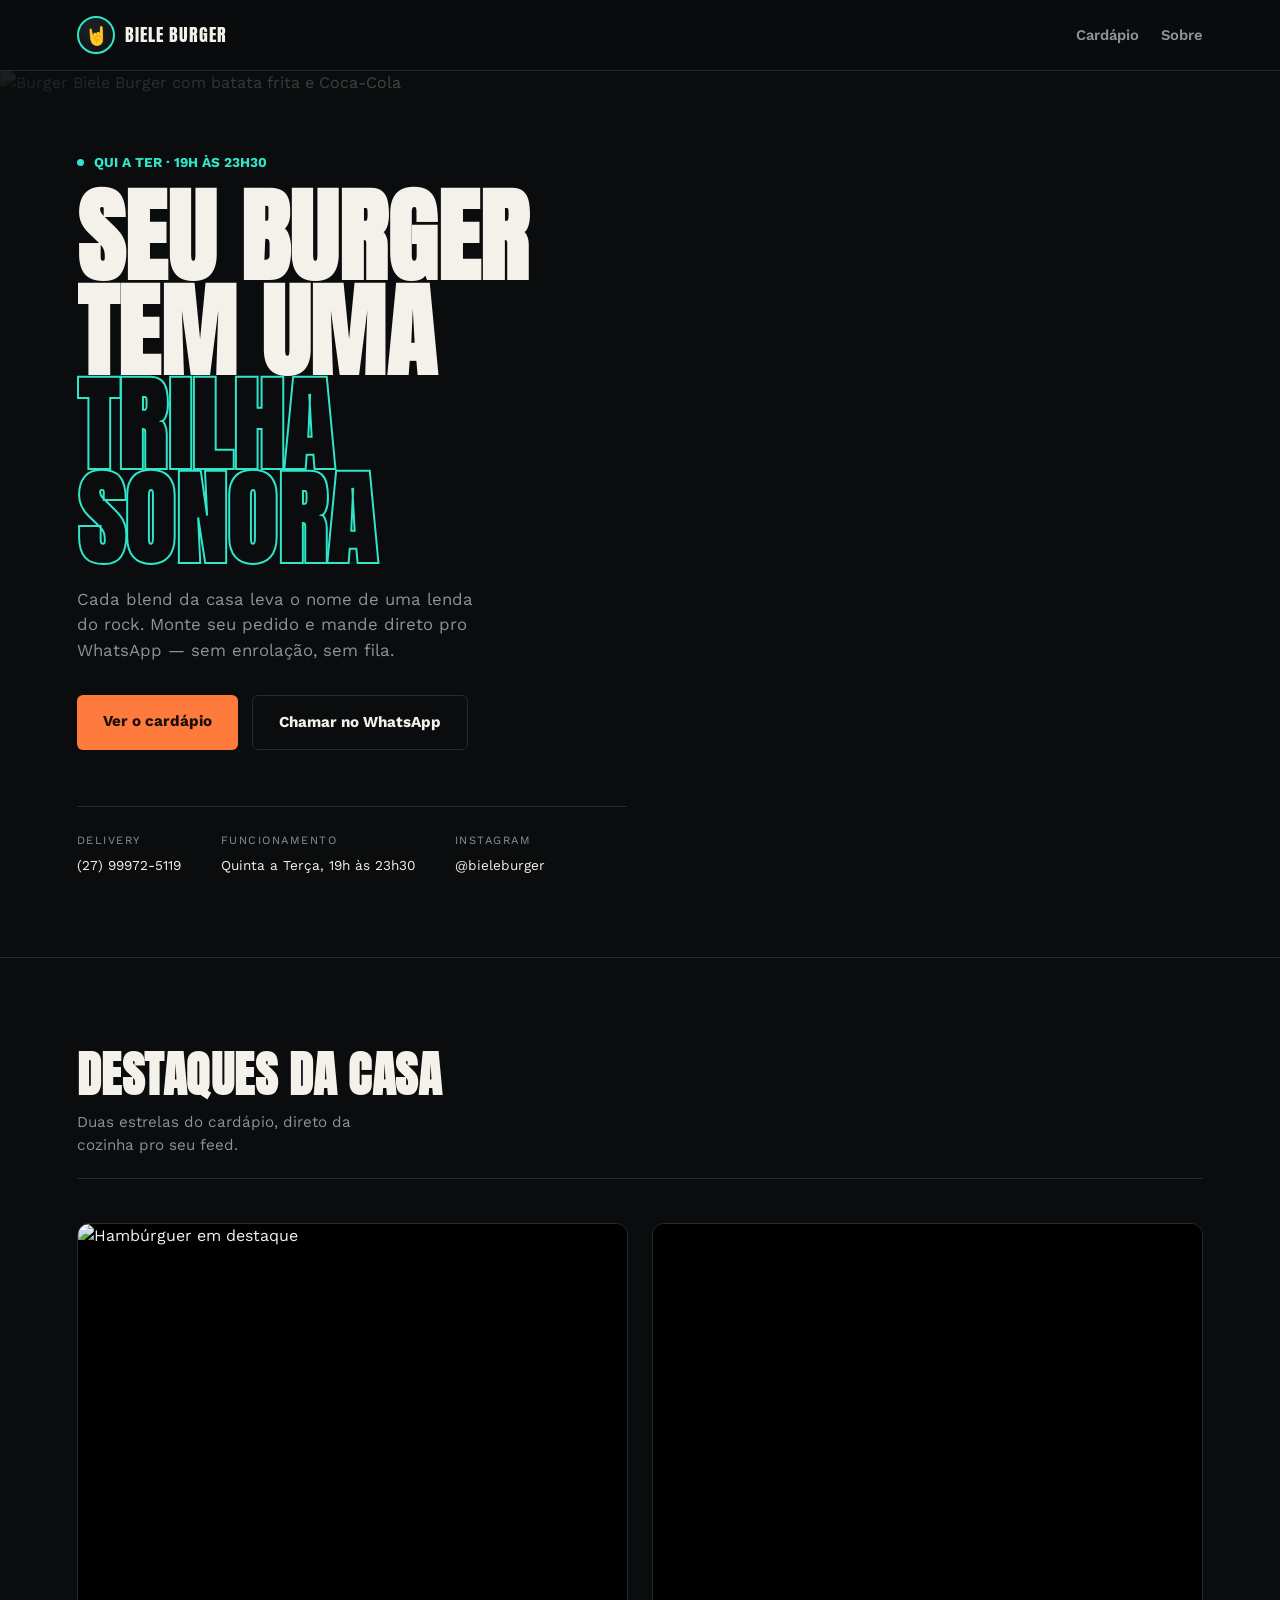
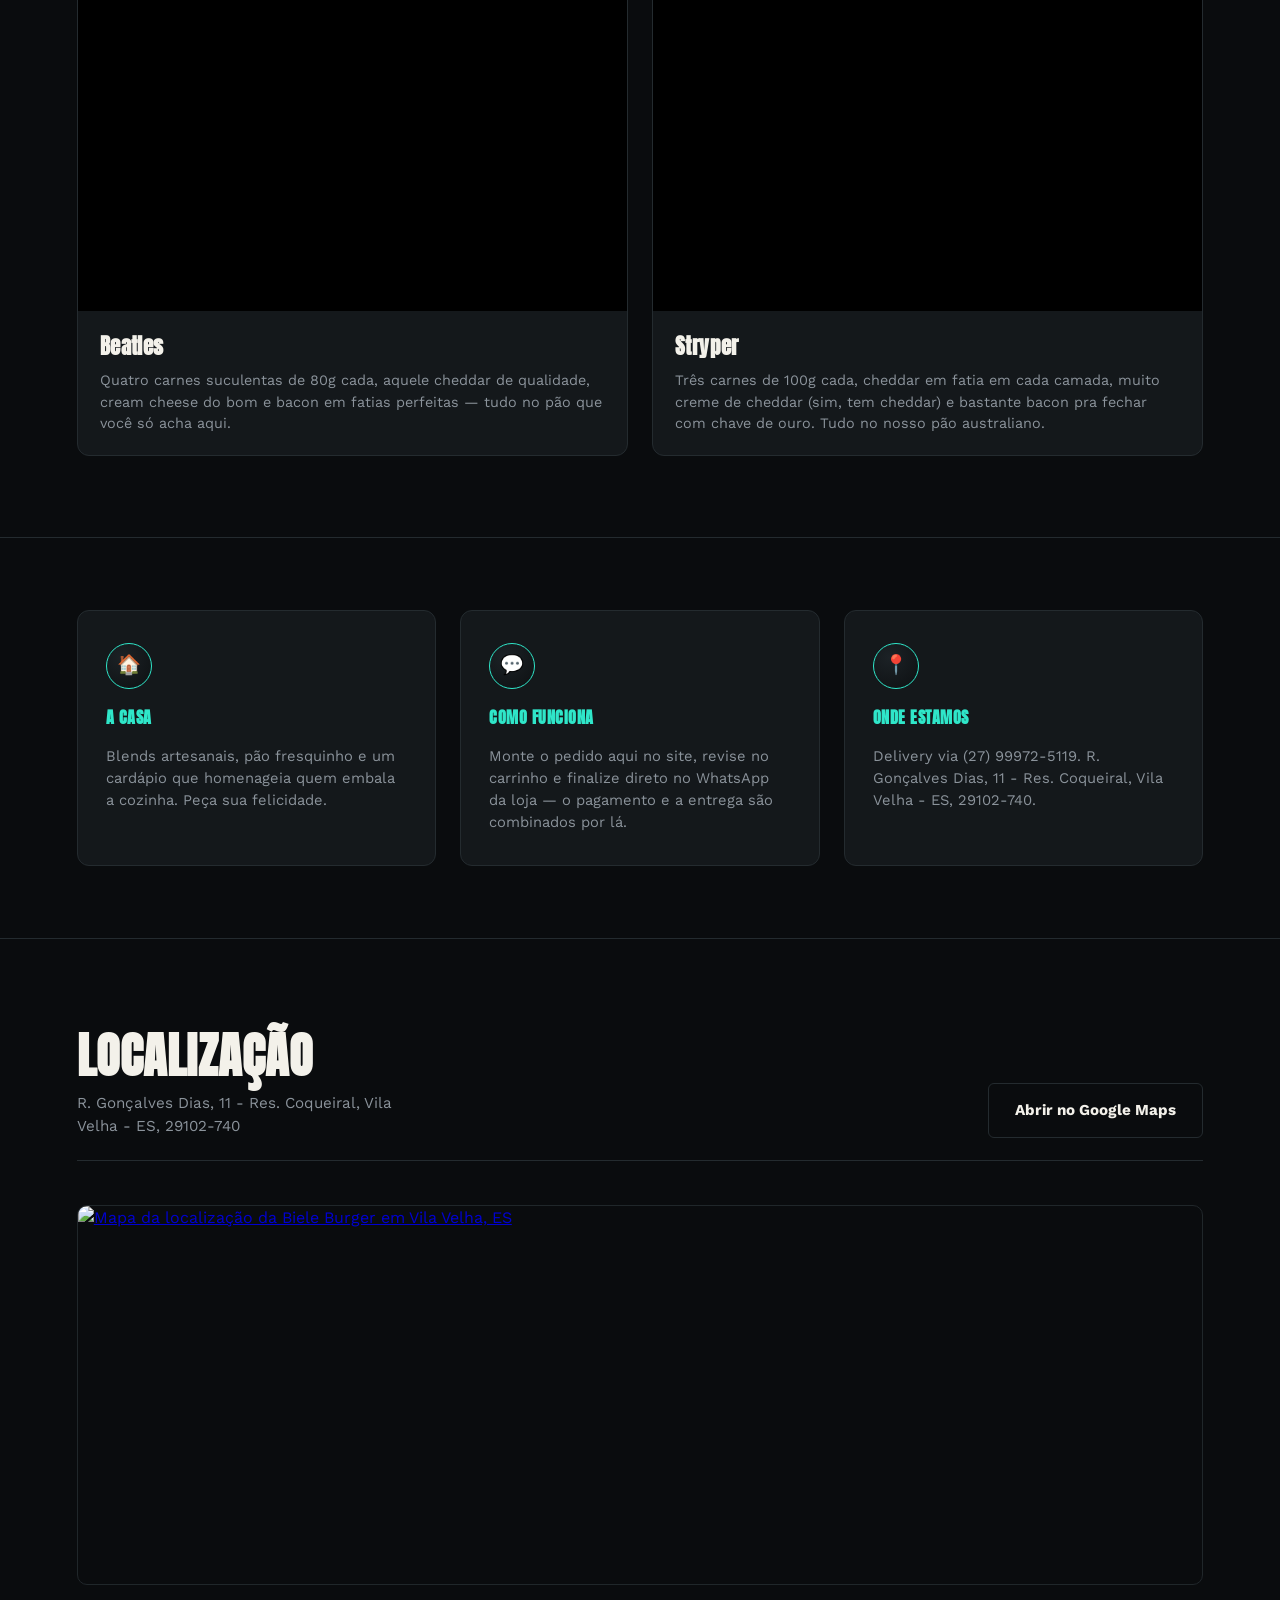
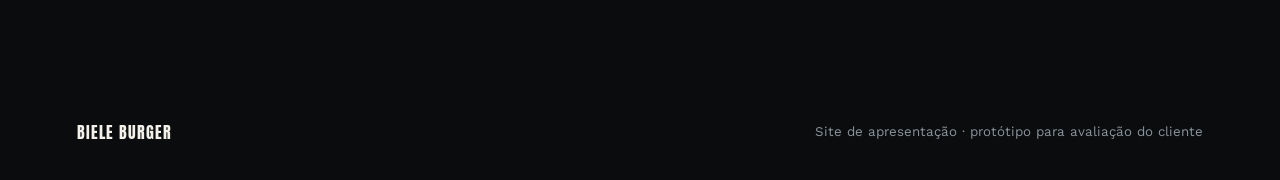
==== index.html @ df249571 "Add files via upload" ====
<!DOCTYPE html>
<html lang="pt-BR">
<head>
<meta charset="UTF-8">
<meta name="viewport" content="width=device-width, initial-scale=1.0">
<title>Biele Burger</title>
<link rel="preconnect" href="https://fonts.googleapis.com">
<link href="https://fonts.googleapis.com/css2?family=Anton&family=Work+Sans:wght@400;500;600;700&display=swap" rel="stylesheet">
<style>
  :root{
    --bg:#0a0c0e;
    --bg-panel:#14181b;
    --bg-panel-2:#1b2023;
    --teal:#2fe6c9;
    --orange:#ff7a3d;
    --text:#f3f1ea;
    --muted:#8b939b;
    --line:#242b2f;
  }
  *{box-sizing:border-box;}
  html{scroll-behavior:smooth;}
  body{
    margin:0;
    background:var(--bg);
    color:var(--text);
    font-family:'Work Sans', sans-serif;
    line-height:1.5;
    -webkit-font-smoothing:antialiased;
  }
  .display{font-family:'Anton', sans-serif; letter-spacing:.5px;}

  /* ---------- top bar ---------- */
  .topbar{
    position:sticky; top:0; z-index:40;
    display:flex; align-items:center; justify-content:space-between;
    padding:16px 6vw;
    background:rgba(10,12,14,.85);
    backdrop-filter:blur(10px);
    border-bottom:1px solid var(--line);
  }
  .brand{display:flex; align-items:center; gap:10px;}
  .brand-mark{
    width:38px; height:38px; border-radius:50%;
    background:radial-gradient(circle at 35% 30%, #1c2226, #0d1012);
    border:2px solid var(--teal);
    display:flex; align-items:center; justify-content:center;
    color:var(--teal); font-size:18px;
  }
  .brand-name{font-family:'Anton'; font-size:1.15rem; letter-spacing:1px;}
  .topbar nav{display:flex; align-items:center; gap:22px;}
  .topbar nav a{color:var(--muted); text-decoration:none; font-size:.92rem; font-weight:600;}
  .topbar nav a:hover{color:var(--text);}
  /* ---------- hero ---------- */
  .hero{
    position:relative;
    overflow:hidden;
    border-bottom:1px solid var(--line);
    min-height:88vh;
    display:flex;
    align-items:center;
    padding:9vh 6vw;
  }
  .hero-bg{
    position:absolute; inset:0;
    z-index:0;
    overflow:hidden;
    background:var(--bg);
  }
  .hero-bg-fg{
    width:100%; height:100%;
    object-fit:cover;
    object-position:center;
    display:block;
  }
  .hero-bg::after{
    content:"";
    position:absolute; inset:0;
    background:
      linear-gradient(100deg, rgba(10,12,14,.92) 0%, rgba(10,12,14,.72) 32%, rgba(10,12,14,.28) 58%, rgba(10,12,14,.08) 100%),
      linear-gradient(0deg, rgba(10,12,14,.85) 0%, rgba(10,12,14,0) 30%);
  }
  .hero-content{position:relative; z-index:1; max-width:640px;}

  .hero-eyebrow{
    color:var(--teal); font-weight:700; font-size:.85rem;
    display:flex; align-items:center; gap:10px; margin-bottom:18px;
  }
  .hero-eyebrow .dot{width:7px;height:7px;border-radius:50%;background:var(--teal);}
  .hero h1{
    font-size:clamp(3rem, 8vw, 6.4rem);
    line-height:.92;
    margin:0 0 20px;
    max-width:11ch;
  }
  .hero h1 .stroke{-webkit-text-stroke:2px var(--teal); color:transparent;}
  .hero p.sub{
    max-width:40ch; color:var(--muted); font-size:1.05rem; margin:0 0 32px;
  }
  .hero-cta{display:flex; gap:14px; flex-wrap:wrap;}
  .btn-primary{
    background:var(--orange); color:#1a0e06; border:none;
    padding:15px 26px; border-radius:6px; font-weight:700;
    font-size:.95rem; cursor:pointer; text-decoration:none; display:inline-block;
  }
  .btn-ghost{
    border:1.5px solid var(--line); color:var(--text); background:transparent;
    padding:15px 26px; border-radius:6px; font-weight:700; font-size:.95rem;
    cursor:pointer; text-decoration:none; display:inline-block;
  }
  .hero-meta{
    margin-top:56px; display:flex; gap:40px; flex-wrap:wrap;
    border-top:1px solid var(--line); padding-top:26px;
  }
  .hero-meta div{font-size:.85rem;}
  .hero-meta .label{color:var(--muted); text-transform:uppercase; letter-spacing:1.5px; font-size:.7rem; margin-bottom:6px;}

  /* ---------- lineup / menu ---------- */
  .section{padding:9vh 6vw;}
  .section-head{
    display:flex; align-items:flex-end; justify-content:space-between;
    gap:20px; margin-bottom:44px; flex-wrap:wrap;
    border-bottom:1px solid var(--line); padding-bottom:22px;
  }
  .section-head h2{font-size:clamp(2rem,4vw,3rem); margin:0;}
  .section-head p{color:var(--muted); margin:0; max-width:36ch; font-size:.95rem;}


  /* ---------- destaques (foto + vídeo) ---------- */
  .feature-grid{
    display:grid; grid-template-columns:1fr 1fr; gap:24px;
  }
  .feature-card{
    background:var(--bg-panel); border:1px solid var(--line); border-radius:12px;
    overflow:hidden;
  }
  .feature-media{aspect-ratio:4/5; overflow:hidden; background:#000;}
  .feature-media img, .feature-media video{
    width:100%; height:100%; object-fit:cover; display:block;
  }
  .feature-caption{padding:20px 22px;}
  .feature-caption h3{
    font-family:'Anton'; font-size:1.3rem; margin:0 0 8px; letter-spacing:.4px;
  }
  .feature-caption p{margin:0; color:var(--muted); font-size:.9rem;}
  @media (max-width:720px){
    .feature-grid{grid-template-columns:1fr;}
  }

  /* ---------- about / info strip ---------- */
  .strip{
    background:var(--bg); border-top:1px solid var(--line); border-bottom:1px solid var(--line);
    padding:8vh 6vw; display:grid; grid-template-columns:repeat(3,1fr); gap:24px;
  }
  .strip-card{
    background:var(--bg-panel); border:1px solid var(--line); border-radius:12px;
    padding:32px 28px; display:flex; flex-direction:column; gap:16px;
    transition:border-color .15s ease, transform .15s ease;
  }
  .strip-card:hover{border-color:#3a444a; transform:translateY(-3px);}
  .strip-icon{
    width:46px; height:46px; border-radius:50%;
    background:radial-gradient(circle at 35% 30%, #1c2226, #0d1012);
    border:1.5px solid var(--teal);
    display:flex; align-items:center; justify-content:center;
    font-size:1.2rem;
  }
  .strip h4{font-family:'Anton'; font-size:1rem; color:var(--teal); margin:0; letter-spacing:.5px;}
  .strip p{margin:0; color:var(--muted); font-size:.92rem;}

  /* ---------- footer ---------- */
  footer{padding:6vh 6vw 4vh; display:flex; justify-content:space-between; align-items:center; flex-wrap:wrap; gap:16px;}
  .map-frame{
    display:block; width:100%; height:380px; border-radius:10px; overflow:hidden;
    border:1px solid var(--line); filter:grayscale(.15) contrast(1.05);
    transition:filter .15s ease, border-color .15s ease;
  }
  .map-frame:hover{filter:grayscale(0) contrast(1.05); border-color:var(--teal);}
  .map-frame img{width:100%; height:100%; object-fit:cover; display:block;}
  footer .brand-name{font-size:1rem;}
  footer small{color:var(--muted);}

  @media (max-width:900px){
    .hero{ padding:8vh 6vw; min-height:70vh; }
  }
  @media (max-width:720px){
    .strip{grid-template-columns:1fr;}

    /* hero becomes a stacked banner + text on mobile, instead of text-over-image */
    .hero{
      flex-direction:column; align-items:stretch;
      min-height:0; padding:0 0 6vh;
    }
    .hero-bg{
      position:relative; inset:auto;
      width:100%; aspect-ratio:1881/1058;
    }
    .hero-bg::after{
      background:linear-gradient(0deg, var(--bg) 0%, rgba(10,12,14,.4) 45%, rgba(10,12,14,0) 75%);
    }
    .hero-content{
      padding:4vh 6vw 0; max-width:none;
    }
    .hero-meta{margin-top:36px;}
  }
</style>
</head>
<body>

<div class="topbar">
  <div class="brand">
    <div class="brand-mark">🤘</div>
    <div class="brand-name display">BIELE BURGER</div>
  </div>
  <nav>
    <a href="cardapio.html">Cardápio</a>
    <a href="#sobre">Sobre</a>
  </nav>
</div>

<section class="hero">
  <div class="hero-bg">
    <img class="hero-bg-fg" src="assets/img/hero-bg-refri-wide.png" alt="Burger Biele Burger com batata frita e Coca-Cola">
  </div>
  <div class="hero-content">
    <div class="hero-eyebrow"><span class="dot"></span>QUI A TER · 19H ÀS 23H30</div>
    <h1 class="display">SEU BURGER<br>TEM UMA<br><span class="stroke">TRILHA SONORA</span></h1>
    <p class="sub">Cada blend da casa leva o nome de uma lenda do rock. Monte seu pedido e mande direto pro WhatsApp — sem enrolação, sem fila.</p>
    <div class="hero-cta">
      <a href="cardapio.html" class="btn-primary">Ver o cardápio</a>
      <a href="https://wa.me/5527999725119" target="_blank" rel="noopener noreferrer" class="btn-ghost">Chamar no WhatsApp</a>
    </div>
    <div class="hero-meta">
      <div><div class="label">Delivery</div>(27) 99972-5119</div>
      <div><div class="label">Funcionamento</div>Quinta a Terça, 19h às 23h30</div>
      <div><div class="label">Instagram</div>@bieleburger</div>
    </div>
  </div>
</section>

<section class="section" id="destaques">
  <div class="section-head">
    <div>
      <h2 class="display">DESTAQUES DA CASA</h2>
      <p>Duas estrelas do cardápio, direto da cozinha pro seu feed.</p>
    </div>
  </div>
  <div class="feature-grid">
    <div class="feature-card">
      <div class="feature-media">
        <img src="assets/img/Burgue.png" alt="Hambúrguer em destaque">
      </div>
      <div class="feature-caption">
        <h3>Beatles</h3>
        <p>Quatro carnes suculentas de 80g cada, aquele cheddar de qualidade, cream cheese do bom e bacon em fatias perfeitas — tudo no pão que você só acha aqui.</p>
      </div>
    </div>
    <div class="feature-card">
      <div class="feature-media">
        <video id="stryperVideo" src="assets/img/Video-noaudio.mp4" poster="assets/img/video-poster.jpg" autoplay muted loop playsinline preload="auto"></video>
      </div>
      <div class="feature-caption">
        <h3>Stryper</h3>
        <p>Três carnes de 100g cada, cheddar em fatia em cada camada, muito creme de cheddar (sim, tem cheddar) e bastante bacon pra fechar com chave de ouro. Tudo no nosso pão australiano.</p>
      </div>
    </div>
  </div>
</section>

<section class="strip" id="sobre">
  <div class="strip-card">
    <div class="strip-icon">🏠</div>
    <h4>A CASA</h4>
    <p>Blends artesanais, pão fresquinho e um cardápio que homenageia quem embala a cozinha. Peça sua felicidade.</p>
  </div>
  <div class="strip-card">
    <div class="strip-icon">💬</div>
    <h4>COMO FUNCIONA</h4>
    <p>Monte o pedido aqui no site, revise no carrinho e finalize direto no WhatsApp da loja — o pagamento e a entrega são combinados por lá.</p>
  </div>
  <div class="strip-card">
    <div class="strip-icon">📍</div>
    <h4>ONDE ESTAMOS</h4>
    <p>Delivery via (27) 99972-5119. R. Gonçalves Dias, 11 - Res. Coqueiral, Vila Velha - ES, 29102-740.</p>
  </div>
</section>

<section class="section" id="localizacao">
  <div class="section-head">
    <div>
      <h2 class="display">LOCALIZAÇÃO</h2>
      <p>R. Gonçalves Dias, 11 - Res. Coqueiral, Vila Velha - ES, 29102-740</p>
    </div>
    <a class="btn-ghost" href="https://www.google.com/maps/search/?api=1&query=R.+Gon%C3%A7alves+Dias%2C+11+-+Res.+Coqueiral%2C+Vila+Velha+-+ES%2C+29102-740" target="_blank" rel="noopener">Abrir no Google Maps</a>
  </div>
  <a class="map-frame" href="https://www.google.com/maps/search/?api=1&query=R.+Gon%C3%A7alves+Dias%2C+11+-+Res.+Coqueiral%2C+Vila+Velha+-+ES%2C+29102-740" target="_blank" rel="noopener">
    <img src="assets/img/map-location.png" alt="Mapa da localização da Biele Burger em Vila Velha, ES" loading="lazy">
  </a>
</section>

<footer>
  <div class="brand-name display">BIELE BURGER</div>
  <small>Site de apresentação · protótipo para avaliação do cliente</small>
</footer>

<script>
  // alguns navegadores (principalmente dentro de páginas incorporadas) bloqueiam
  // autoplay mesmo em vídeo mudo — se isso acontecer, tenta de novo no primeiro toque
  const stryperVideo = document.getElementById("stryperVideo");
  if (stryperVideo) {
    const tryPlay = () => stryperVideo.play().catch(() => {});
    tryPlay();
    document.addEventListener("touchstart", tryPlay, { once: true, passive: true });
    document.addEventListener("click", tryPlay, { once: true });
  }
</script>

</body>
</html>
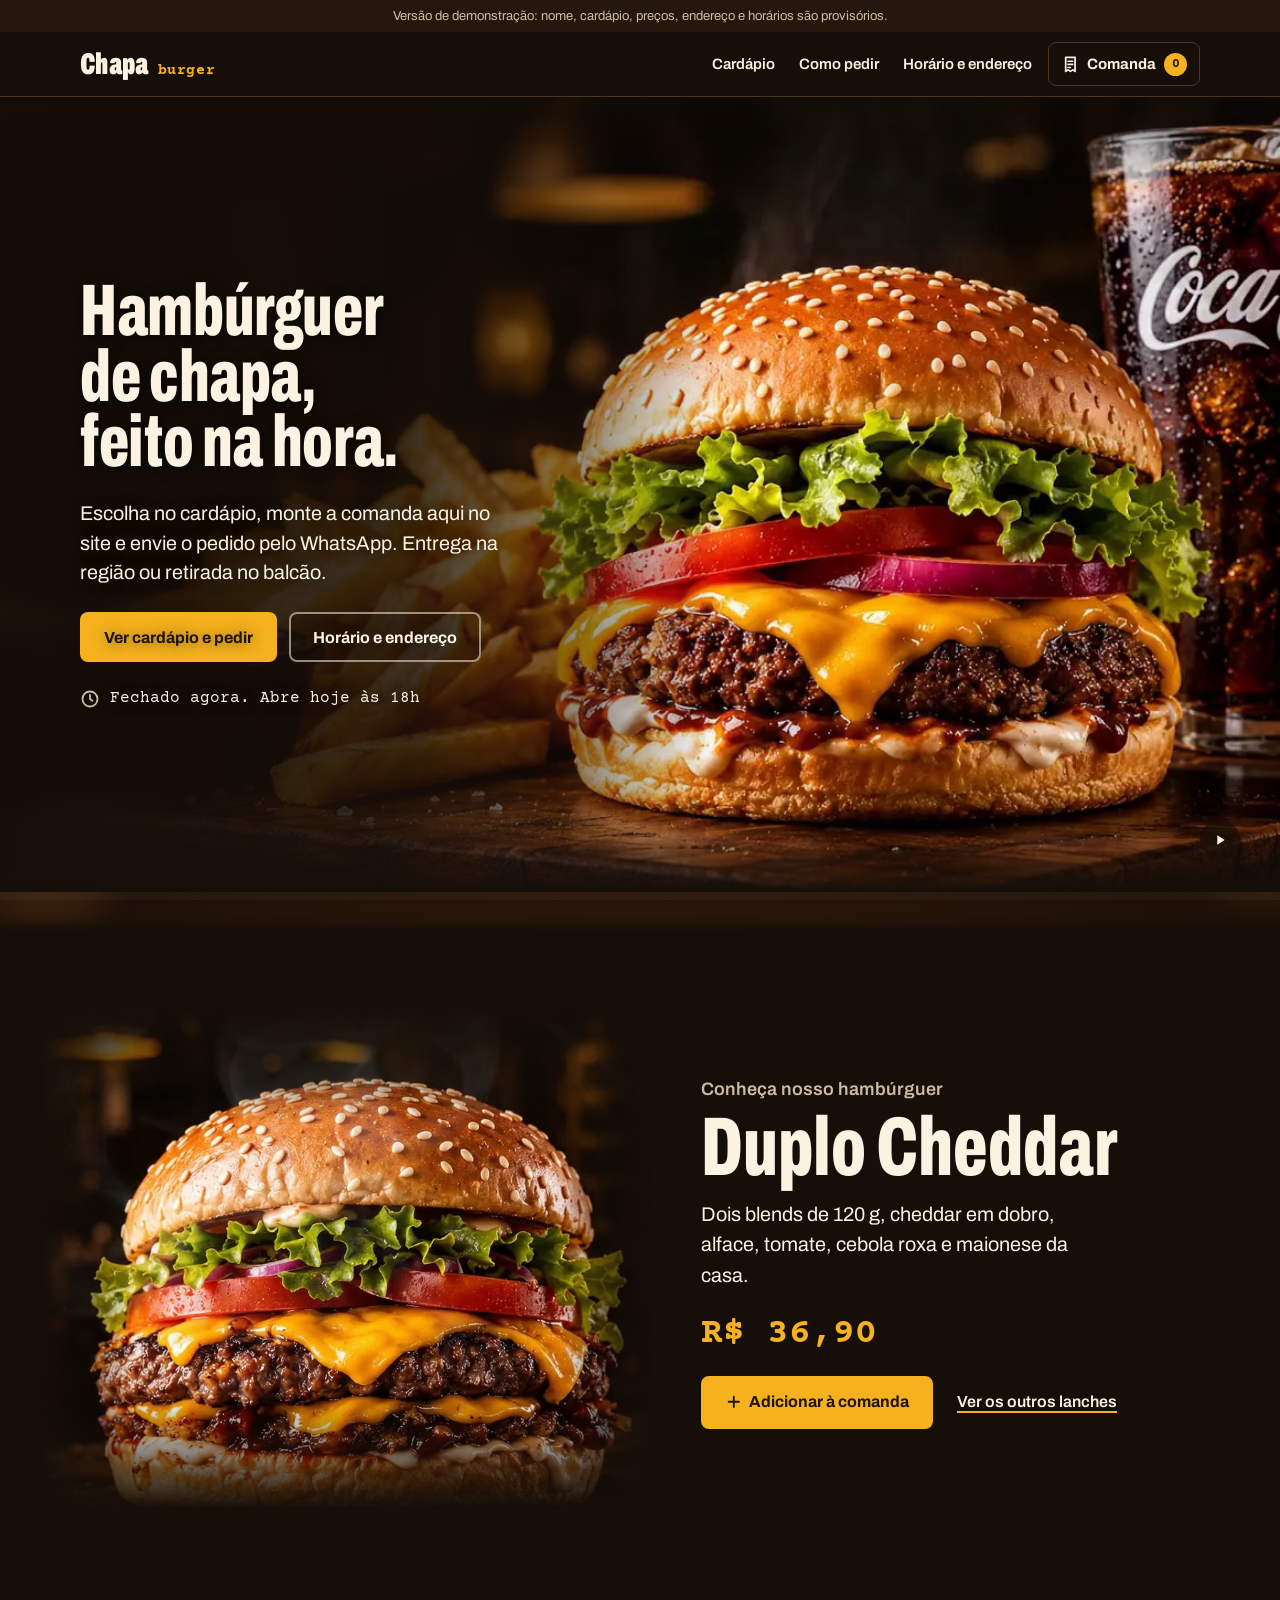
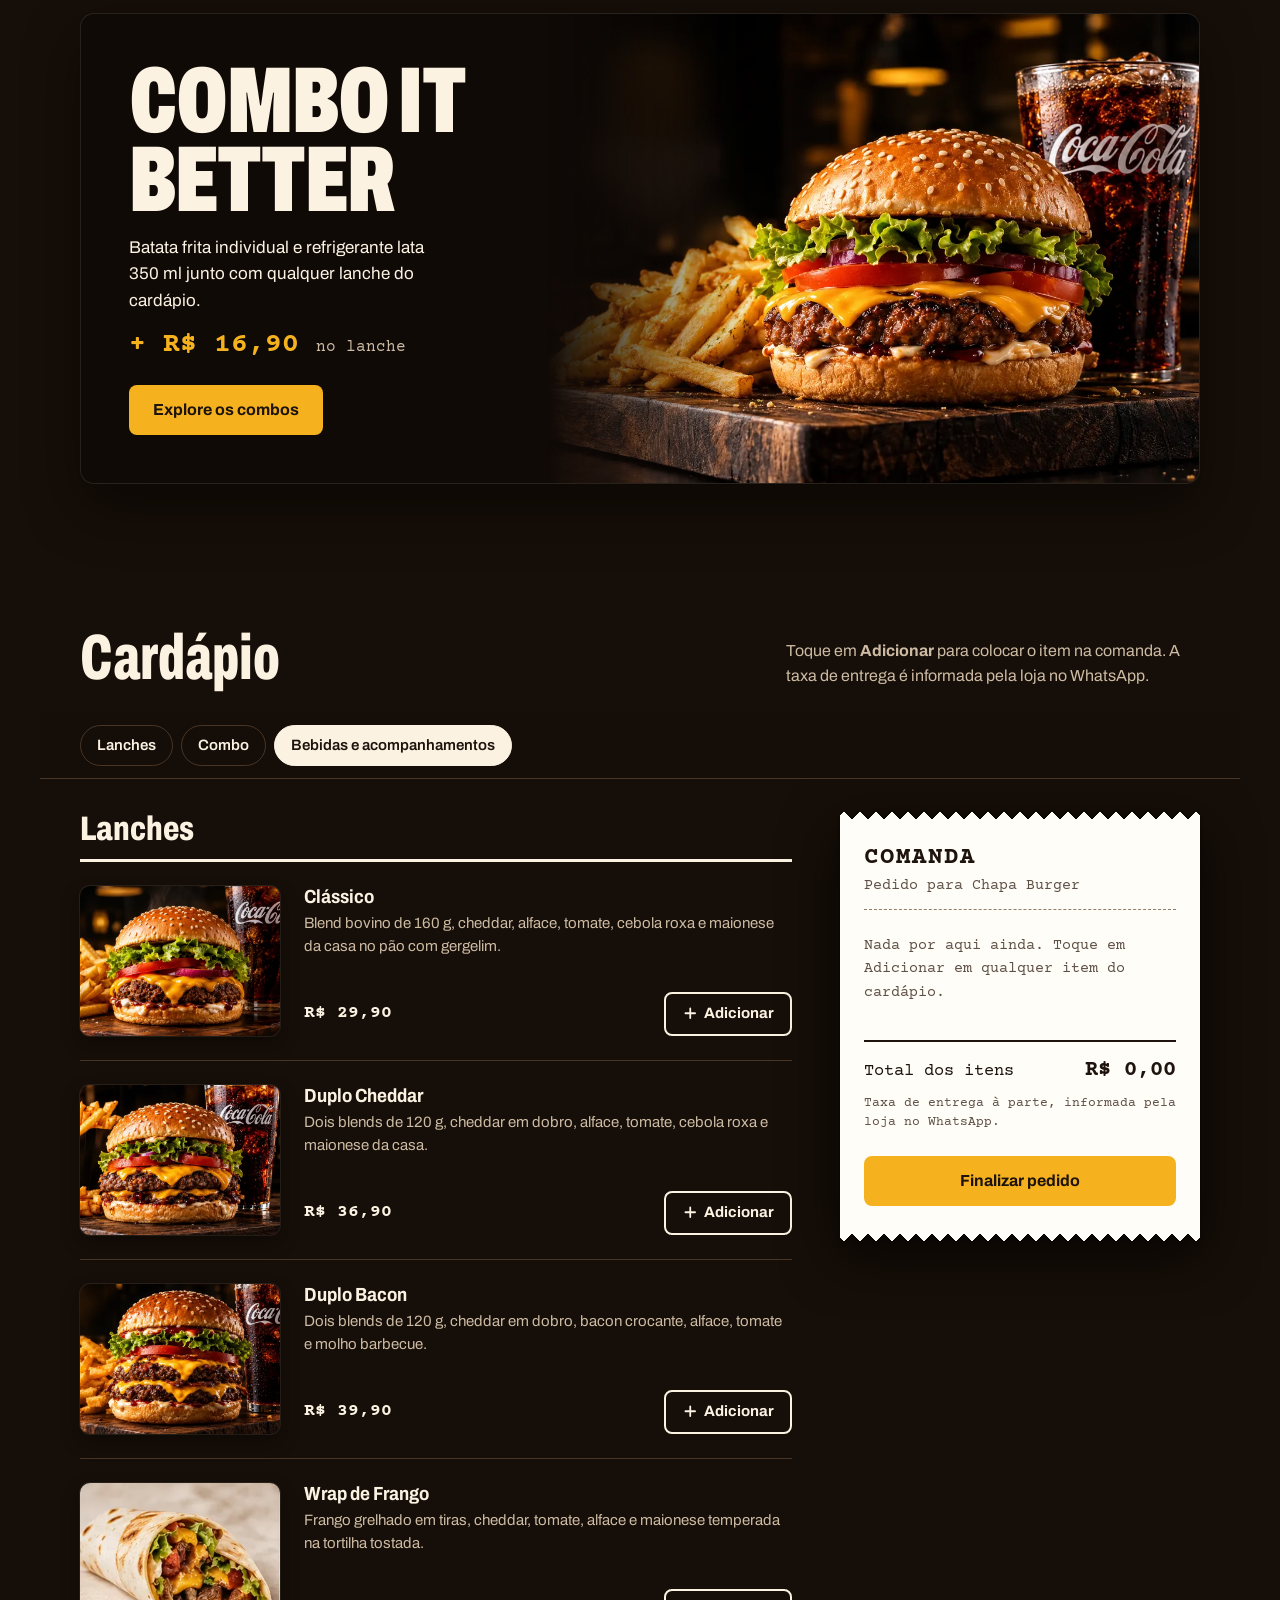
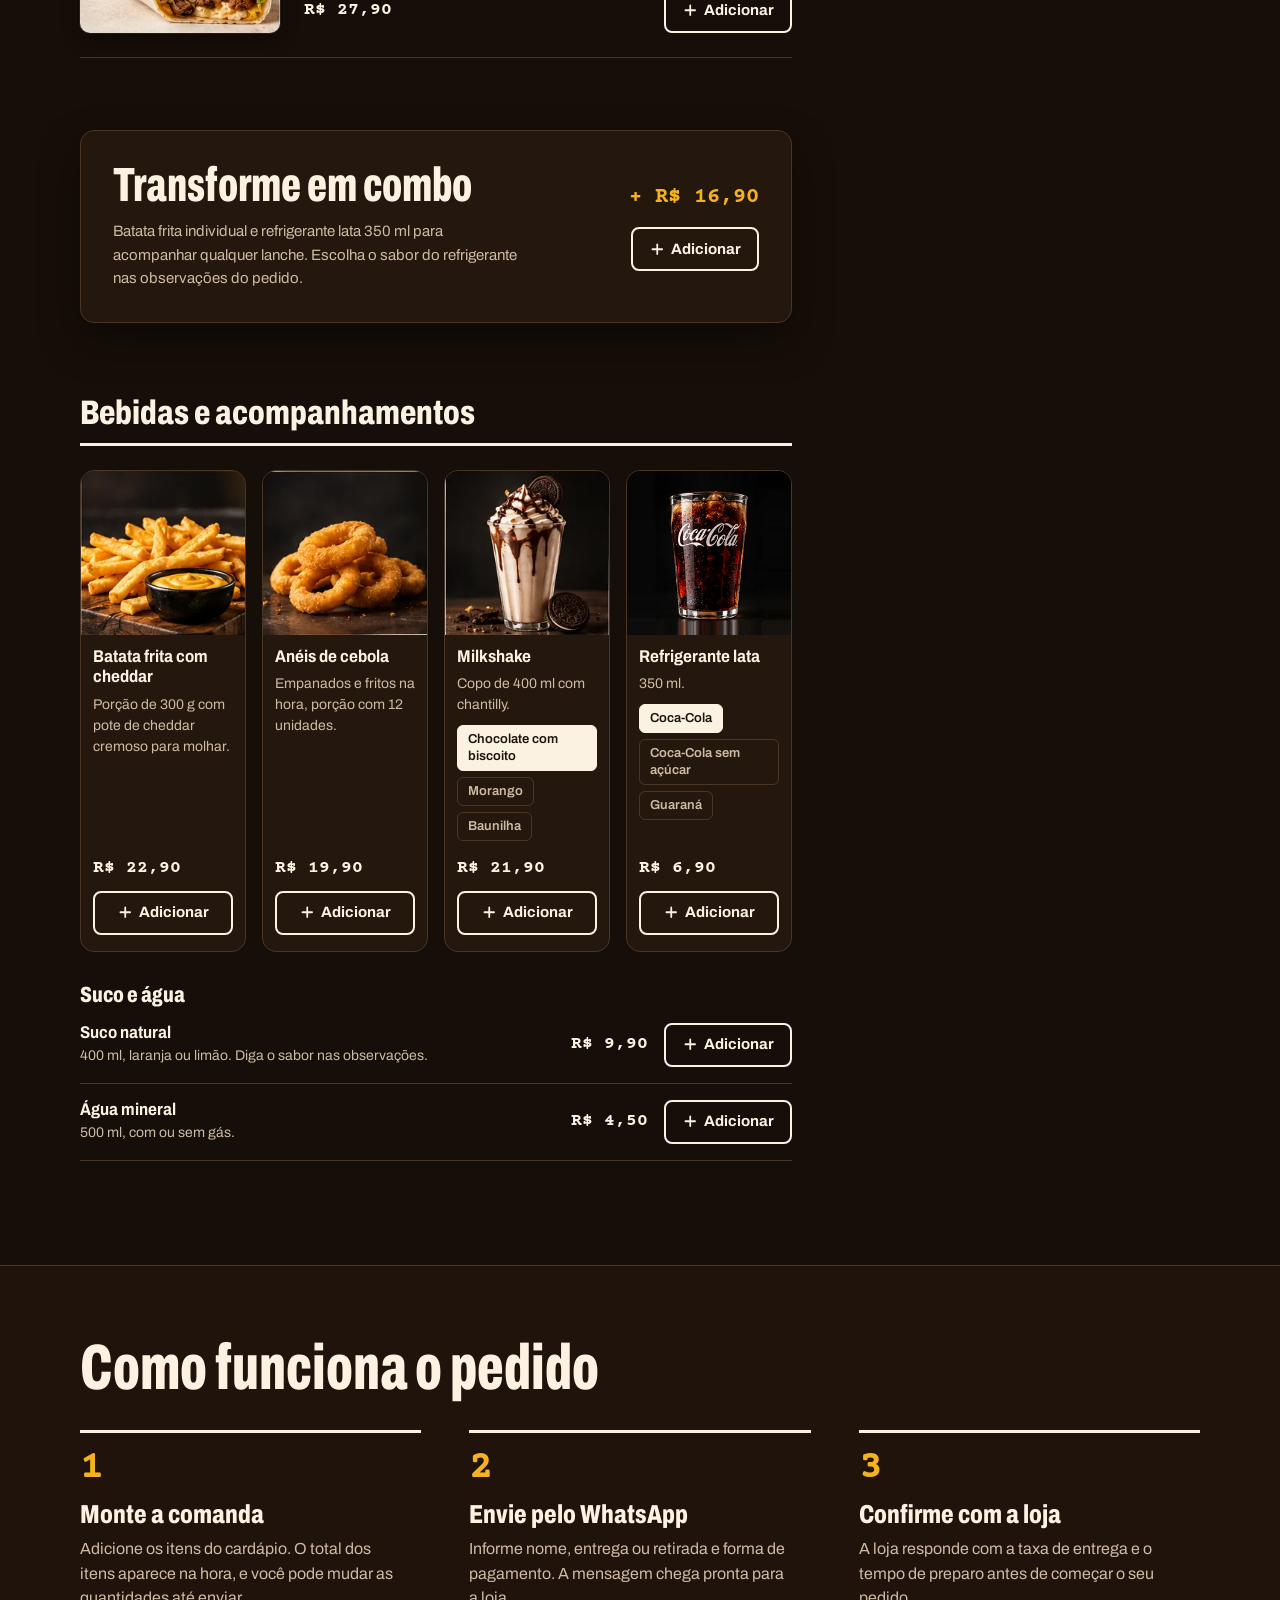
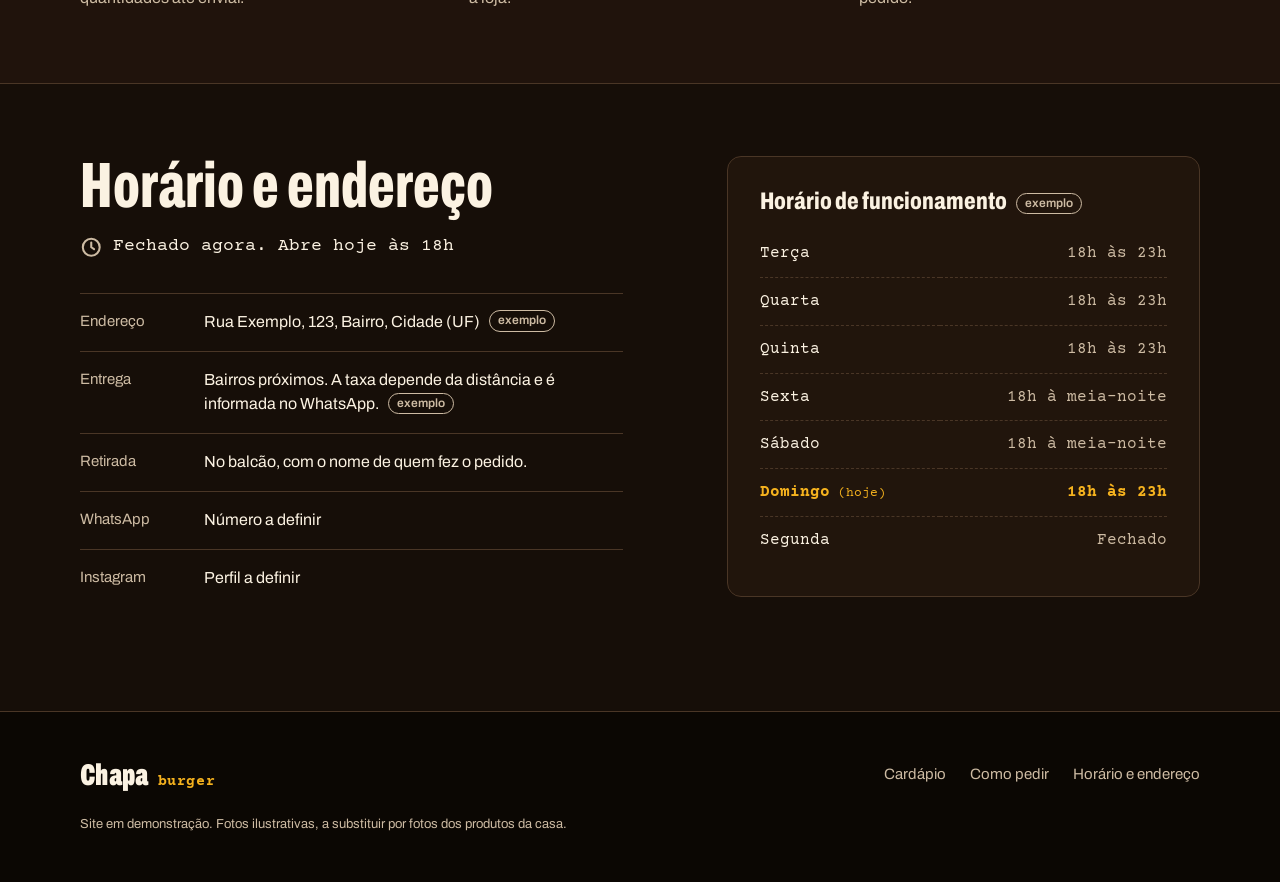
==== commit 0b5d508e: "Replace Biele Burger with updated Chapa Burger site" ====
--- a/index.html
+++ b/index.html
@@ -1,318 +1,470 @@
-<!DOCTYPE html>
+<!doctype html>
 <html lang="pt-BR">
 <head>
-<meta charset="UTF-8">
-<meta name="viewport" content="width=device-width, initial-scale=1.0">
-<title>Biele Burger</title>
-<link rel="preconnect" href="https://fonts.googleapis.com">
-<link href="https://fonts.googleapis.com/css2?family=Anton&family=Work+Sans:wght@400;500;600;700&display=swap" rel="stylesheet">
-<style>
-  :root{
-    --bg:#0a0c0e;
-    --bg-panel:#14181b;
-    --bg-panel-2:#1b2023;
-    --teal:#2fe6c9;
-    --orange:#ff7a3d;
-    --text:#f3f1ea;
-    --muted:#8b939b;
-    --line:#242b2f;
-  }
-  *{box-sizing:border-box;}
-  html{scroll-behavior:smooth;}
-  body{
-    margin:0;
-    background:var(--bg);
-    color:var(--text);
-    font-family:'Work Sans', sans-serif;
-    line-height:1.5;
-    -webkit-font-smoothing:antialiased;
-  }
-  .display{font-family:'Anton', sans-serif; letter-spacing:.5px;}
-
-  /* ---------- top bar ---------- */
-  .topbar{
-    position:sticky; top:0; z-index:40;
-    display:flex; align-items:center; justify-content:space-between;
-    padding:16px 6vw;
-    background:rgba(10,12,14,.85);
-    backdrop-filter:blur(10px);
-    border-bottom:1px solid var(--line);
-  }
-  .brand{display:flex; align-items:center; gap:10px;}
-  .brand-mark{
-    width:38px; height:38px; border-radius:50%;
-    background:radial-gradient(circle at 35% 30%, #1c2226, #0d1012);
-    border:2px solid var(--teal);
-    display:flex; align-items:center; justify-content:center;
-    color:var(--teal); font-size:18px;
-  }
-  .brand-name{font-family:'Anton'; font-size:1.15rem; letter-spacing:1px;}
-  .topbar nav{display:flex; align-items:center; gap:22px;}
-  .topbar nav a{color:var(--muted); text-decoration:none; font-size:.92rem; font-weight:600;}
-  .topbar nav a:hover{color:var(--text);}
-  /* ---------- hero ---------- */
-  .hero{
-    position:relative;
-    overflow:hidden;
-    border-bottom:1px solid var(--line);
-    min-height:88vh;
-    display:flex;
-    align-items:center;
-    padding:9vh 6vw;
-  }
-  .hero-bg{
-    position:absolute; inset:0;
-    z-index:0;
-    overflow:hidden;
-    background:var(--bg);
-  }
-  .hero-bg-fg{
-    width:100%; height:100%;
-    object-fit:cover;
-    object-position:center;
-    display:block;
-  }
-  .hero-bg::after{
-    content:"";
-    position:absolute; inset:0;
-    background:
-      linear-gradient(100deg, rgba(10,12,14,.92) 0%, rgba(10,12,14,.72) 32%, rgba(10,12,14,.28) 58%, rgba(10,12,14,.08) 100%),
-      linear-gradient(0deg, rgba(10,12,14,.85) 0%, rgba(10,12,14,0) 30%);
-  }
-  .hero-content{position:relative; z-index:1; max-width:640px;}
-
-  .hero-eyebrow{
-    color:var(--teal); font-weight:700; font-size:.85rem;
-    display:flex; align-items:center; gap:10px; margin-bottom:18px;
-  }
-  .hero-eyebrow .dot{width:7px;height:7px;border-radius:50%;background:var(--teal);}
-  .hero h1{
-    font-size:clamp(3rem, 8vw, 6.4rem);
-    line-height:.92;
-    margin:0 0 20px;
-    max-width:11ch;
-  }
-  .hero h1 .stroke{-webkit-text-stroke:2px var(--teal); color:transparent;}
-  .hero p.sub{
-    max-width:40ch; color:var(--muted); font-size:1.05rem; margin:0 0 32px;
-  }
-  .hero-cta{display:flex; gap:14px; flex-wrap:wrap;}
-  .btn-primary{
-    background:var(--orange); color:#1a0e06; border:none;
-    padding:15px 26px; border-radius:6px; font-weight:700;
-    font-size:.95rem; cursor:pointer; text-decoration:none; display:inline-block;
-  }
-  .btn-ghost{
-    border:1.5px solid var(--line); color:var(--text); background:transparent;
-    padding:15px 26px; border-radius:6px; font-weight:700; font-size:.95rem;
-    cursor:pointer; text-decoration:none; display:inline-block;
-  }
-  .hero-meta{
-    margin-top:56px; display:flex; gap:40px; flex-wrap:wrap;
-    border-top:1px solid var(--line); padding-top:26px;
-  }
-  .hero-meta div{font-size:.85rem;}
-  .hero-meta .label{color:var(--muted); text-transform:uppercase; letter-spacing:1.5px; font-size:.7rem; margin-bottom:6px;}
-
-  /* ---------- lineup / menu ---------- */
-  .section{padding:9vh 6vw;}
-  .section-head{
-    display:flex; align-items:flex-end; justify-content:space-between;
-    gap:20px; margin-bottom:44px; flex-wrap:wrap;
-    border-bottom:1px solid var(--line); padding-bottom:22px;
-  }
-  .section-head h2{font-size:clamp(2rem,4vw,3rem); margin:0;}
-  .section-head p{color:var(--muted); margin:0; max-width:36ch; font-size:.95rem;}
-
-
-  /* ---------- destaques (foto + vídeo) ---------- */
-  .feature-grid{
-    display:grid; grid-template-columns:1fr 1fr; gap:24px;
-  }
-  .feature-card{
-    background:var(--bg-panel); border:1px solid var(--line); border-radius:12px;
-    overflow:hidden;
-  }
-  .feature-media{aspect-ratio:4/5; overflow:hidden; background:#000;}
-  .feature-media img, .feature-media video{
-    width:100%; height:100%; object-fit:cover; display:block;
-  }
-  .feature-caption{padding:20px 22px;}
-  .feature-caption h3{
-    font-family:'Anton'; font-size:1.3rem; margin:0 0 8px; letter-spacing:.4px;
-  }
-  .feature-caption p{margin:0; color:var(--muted); font-size:.9rem;}
-  @media (max-width:720px){
-    .feature-grid{grid-template-columns:1fr;}
-  }
-
-  /* ---------- about / info strip ---------- */
-  .strip{
-    background:var(--bg); border-top:1px solid var(--line); border-bottom:1px solid var(--line);
-    padding:8vh 6vw; display:grid; grid-template-columns:repeat(3,1fr); gap:24px;
-  }
-  .strip-card{
-    background:var(--bg-panel); border:1px solid var(--line); border-radius:12px;
-    padding:32px 28px; display:flex; flex-direction:column; gap:16px;
-    transition:border-color .15s ease, transform .15s ease;
-  }
-  .strip-card:hover{border-color:#3a444a; transform:translateY(-3px);}
-  .strip-icon{
-    width:46px; height:46px; border-radius:50%;
-    background:radial-gradient(circle at 35% 30%, #1c2226, #0d1012);
-    border:1.5px solid var(--teal);
-    display:flex; align-items:center; justify-content:center;
-    font-size:1.2rem;
-  }
-  .strip h4{font-family:'Anton'; font-size:1rem; color:var(--teal); margin:0; letter-spacing:.5px;}
-  .strip p{margin:0; color:var(--muted); font-size:.92rem;}
-
-  /* ---------- footer ---------- */
-  footer{padding:6vh 6vw 4vh; display:flex; justify-content:space-between; align-items:center; flex-wrap:wrap; gap:16px;}
-  .map-frame{
-    display:block; width:100%; height:380px; border-radius:10px; overflow:hidden;
-    border:1px solid var(--line); filter:grayscale(.15) contrast(1.05);
-    transition:filter .15s ease, border-color .15s ease;
-  }
-  .map-frame:hover{filter:grayscale(0) contrast(1.05); border-color:var(--teal);}
-  .map-frame img{width:100%; height:100%; object-fit:cover; display:block;}
-  footer .brand-name{font-size:1rem;}
-  footer small{color:var(--muted);}
-
-  @media (max-width:900px){
-    .hero{ padding:8vh 6vw; min-height:70vh; }
-  }
-  @media (max-width:720px){
-    .strip{grid-template-columns:1fr;}
-
-    /* hero becomes a stacked banner + text on mobile, instead of text-over-image */
-    .hero{
-      flex-direction:column; align-items:stretch;
-      min-height:0; padding:0 0 6vh;
-    }
-    .hero-bg{
-      position:relative; inset:auto;
-      width:100%; aspect-ratio:1881/1058;
-    }
-    .hero-bg::after{
-      background:linear-gradient(0deg, var(--bg) 0%, rgba(10,12,14,.4) 45%, rgba(10,12,14,0) 75%);
-    }
-    .hero-content{
-      padding:4vh 6vw 0; max-width:none;
-    }
-    .hero-meta{margin-top:36px;}
-  }
-</style>
+  <meta charset="utf-8">
+  <meta name="viewport" content="width=device-width, initial-scale=1">
+  <title>Chapa Burger | Cardápio e pedido pelo WhatsApp</title>
+  <meta name="description" content="Hambúrgueres de chapa, porções, milkshake e bebidas. Veja o cardápio com preços, monte a comanda no site e envie o pedido pelo WhatsApp, para entrega ou retirada.">
+  <meta name="theme-color" content="#160E08">
+  <meta property="og:type" content="website">
+  <meta property="og:locale" content="pt_BR">
+  <meta property="og:title" content="Chapa Burger | Cardápio e pedido pelo WhatsApp">
+  <meta property="og:description" content="Monte a comanda no site e envie o pedido pelo WhatsApp.">
+  <link rel="icon" href="img/icone.svg" type="image/svg+xml">
+  <link rel="preconnect" href="https://fonts.googleapis.com">
+  <link rel="preconnect" href="https://fonts.gstatic.com" crossorigin>
+  <link rel="stylesheet" href="https://fonts.googleapis.com/css2?family=Archivo:wdth,wght@62..100,400..900&family=Courier+Prime:wght@400;700&display=swap">
+  <link rel="preload" as="image" href="img/primeira-tela-larga.webp" media="(min-width: 960px)" fetchpriority="high">
+  <link rel="preload" as="image" href="img/primeira-tela-celular.webp" media="(max-width: 959px)" fetchpriority="high">
+  <link rel="stylesheet" href="css/estilo.css">
+  <script>document.documentElement.classList.add("js")</script>
+  <script src="js/config.js" defer></script>
+  <script src="js/site.js" defer></script>
 </head>
 <body>
-
-<div class="topbar">
-  <div class="brand">
-    <div class="brand-mark">🤘</div>
-    <div class="brand-name display">BIELE BURGER</div>
-  </div>
-  <nav>
-    <a href="cardapio.html">Cardápio</a>
-    <a href="#sobre">Sobre</a>
-  </nav>
-</div>
-
-<section class="hero">
-  <div class="hero-bg">
-    <img class="hero-bg-fg" src="assets/img/hero-bg-refri-wide.png" alt="Burger Biele Burger com batata frita e Coca-Cola">
-  </div>
-  <div class="hero-content">
-    <div class="hero-eyebrow"><span class="dot"></span>QUI A TER · 19H ÀS 23H30</div>
-    <h1 class="display">SEU BURGER<br>TEM UMA<br><span class="stroke">TRILHA SONORA</span></h1>
-    <p class="sub">Cada blend da casa leva o nome de uma lenda do rock. Monte seu pedido e mande direto pro WhatsApp — sem enrolação, sem fila.</p>
-    <div class="hero-cta">
-      <a href="cardapio.html" class="btn-primary">Ver o cardápio</a>
-      <a href="https://wa.me/5527999725119" target="_blank" rel="noopener noreferrer" class="btn-ghost">Chamar no WhatsApp</a>
+  <a class="pular" href="#cardapio">Pular para o cardápio</a>
+
+  <p class="aviso-demo">Versão de demonstração: nome, cardápio, preços, endereço e horários são provisórios.</p>
+
+  <header class="topo">
+    <div class="topo__dentro">
+      <a class="marca" href="#inicio">Chapa <span>burger</span></a>
+
+      <nav class="nav" aria-label="Principal">
+        <button class="nav__abrir" type="button" aria-expanded="false" aria-controls="nav-lista">Menu</button>
+        <ul id="nav-lista" class="nav__lista">
+          <li><a href="#cardapio">Cardápio</a></li>
+          <li><a href="#como-pedir">Como pedir</a></li>
+          <li><a href="#onde">Horário e endereço</a></li>
+        </ul>
+      </nav>
+
+      <a class="topo__comanda" href="#comanda">
+        <svg class="ico" viewBox="0 0 24 24" aria-hidden="true"><path d="M6 3h12v18l-3-2-3 2-3-2-3 2zM9 8h6M9 12h6M9 16h3"/></svg>
+        <span class="topo__comanda-rotulo">Comanda</span>
+        <span class="contador" data-contador>0</span>
+      </a>
     </div>
-    <div class="hero-meta">
-      <div><div class="label">Delivery</div>(27) 99972-5119</div>
-      <div><div class="label">Funcionamento</div>Quinta a Terça, 19h às 23h30</div>
-      <div><div class="label">Instagram</div>@bieleburger</div>
+  </header>
+
+  <main id="inicio">
+    <section class="hero" aria-labelledby="hero-titulo">
+      <div class="hero__texto">
+        <h1 id="hero-titulo">Hambúrguer de chapa, feito na hora.</h1>
+        <p class="hero__sub">Escolha no cardápio, monte a comanda aqui no site e envie o pedido pelo WhatsApp. Entrega na região ou retirada no balcão.</p>
+        <div class="hero__acoes">
+          <a class="btn btn--primario" href="#cardapio">Ver cardápio e pedir</a>
+          <a class="btn btn--contorno" href="#onde">Horário e endereço</a>
+        </div>
+        <p class="status" data-status>
+          <svg class="ico" viewBox="0 0 24 24" aria-hidden="true"><circle cx="12" cy="12" r="9"/><path d="M12 7v5l3 2"/></svg>
+          <span data-status-texto>Terça a domingo, a partir das 18h</span>
+        </p>
+      </div>
+      <!-- A imagem aparece na hora; o vídeo (mesma cena) é carregado pelo site.js por cima dela.
+           Sem JavaScript, com "reduzir movimento" ou economia de dados, fica só a imagem. -->
+      <div class="hero__midia video" data-video>
+        <picture>
+          <source media="(min-width: 960px)" srcset="img/primeira-tela-larga.webp" width="1388" height="720">
+          <img src="img/primeira-tela-celular.webp" width="688" height="516" fetchpriority="high"
+               alt="Hambúrguer com cheddar, alface e tomate soltando fumaça, ao lado de batata frita e um copo de refrigerante com gelo">
+        </picture>
+        <video muted loop playsinline preload="none" disablepictureinpicture aria-hidden="true"
+               data-src-larga="video/primeira-tela-larga.mp4" data-src-celular="video/primeira-tela-celular.mp4"></video>
+        <button type="button" class="video__botao" data-video-botao hidden></button>
+      </div>
+    </section>
+
+    <!-- Destaque: um lanche do cardápio. O preço e o botão seguem o item com o mesmo
+         data-item no cardápio (data-valor-de e data-controle). Nome e descrição são escritos aqui. -->
+    <section id="destaque" class="destaque" aria-labelledby="destaque-titulo" data-zona="destaque">
+      <div class="dentro destaque__dentro">
+        <div class="destaque__foto">
+          <img src="img/destaque-duplo-cheddar.webp" width="860" height="720" loading="lazy"
+               alt="Duplo Cheddar de perto, soltando fumaça: pão com gergelim, alface, tomate, cebola roxa, duas carnes com cheddar derretido e maionese">
+        </div>
+        <div class="destaque__texto">
+          <p class="destaque__chamada">Conheça nosso hambúrguer</p>
+          <h2 id="destaque-titulo">Duplo Cheddar</h2>
+          <p class="destaque__desc">Dois blends de 120 g, cheddar em dobro, alface, tomate, cebola roxa e maionese da casa.</p>
+          <p class="destaque__preco" data-valor-de="duplo-cheddar">R$ 36,90</p>
+          <div class="destaque__acoes">
+            <div class="destaque__acao" data-controle="duplo-cheddar" data-rotulo="Adicionar à comanda"></div>
+            <a class="destaque__link" href="#lanches">Ver os outros lanches</a>
+          </div>
+        </div>
+      </div>
+    </section>
+
+    <!-- Faixa do combo: o preço segue o item "combo" do cardápio -->
+    <section class="promo" aria-labelledby="promo-titulo">
+      <div class="dentro">
+        <div class="promo__painel">
+          <img class="promo__foto" src="img/combo-720.webp"
+               srcset="img/combo-720.webp 720w, img/combo-1200.webp 1200w"
+               sizes="(min-width: 960px) 60vw, 100vw"
+               width="1200" height="800" loading="lazy"
+               alt="Hambúrguer com batata frita e um copo de refrigerante com gelo sobre uma tábua de madeira">
+          <div class="promo__texto">
+            <h2 id="promo-titulo" lang="en">Combo it<br> better</h2>
+            <p class="promo__desc">Batata frita individual e refrigerante lata 350 ml junto com qualquer lanche do cardápio.</p>
+            <p class="promo__preco">+ <span data-valor-de="combo">R$ 16,90</span> <span class="promo__preco-nota">no lanche</span></p>
+            <a class="btn btn--primario" href="#combo">Explore os combos</a>
+          </div>
+        </div>
+      </div>
+    </section>
+
+    <section id="cardapio" class="cardapio" aria-labelledby="cardapio-titulo">
+      <div class="dentro">
+        <div class="cardapio__cabeca">
+          <h2 id="cardapio-titulo">Cardápio</h2>
+          <p>Toque em <strong>Adicionar</strong> para colocar o item na comanda. A taxa de entrega é informada pela loja no WhatsApp.</p>
+        </div>
+
+        <nav class="categorias" aria-label="Categorias do cardápio" data-categorias>
+          <a href="#lanches">Lanches</a>
+          <a href="#combo">Combo</a>
+          <a href="#acompanhamentos">Bebidas e acompanhamentos</a>
+        </nav>
+
+        <div class="cardapio__grade">
+          <div class="cardapio__lista" data-zona="cardapio">
+
+            <!-- Cada item: data-item (identificador único, só letras e hífen), data-nome e data-preco (com ponto). -->
+            <section id="lanches" class="categoria" aria-labelledby="lanches-titulo">
+              <h3 id="lanches-titulo" class="categoria__titulo">Lanches</h3>
+              <ul class="itens itens--foto">
+                <li class="item" data-item="classico" data-nome="Clássico" data-preco="29.90">
+                  <img class="item__foto" src="img/classico.webp" width="640" height="480" loading="lazy" alt="Hambúrguer com cheddar derretido, alface, tomate e cebola roxa no pão com gergelim">
+                  <div class="item__info">
+                    <h4 class="item__nome">Clássico</h4>
+                    <p class="item__desc">Blend bovino de 160 g, cheddar, alface, tomate, cebola roxa e maionese da casa no pão com gergelim.</p>
+                  </div>
+                  <div class="item__rodape">
+                    <p class="item__preco" data-valor>R$ 29,90</p>
+                    <div class="item__acao"></div>
+                  </div>
+                </li>
+                <li class="item" data-item="duplo-cheddar" data-nome="Duplo Cheddar" data-preco="36.90">
+                  <img class="item__foto" src="img/duplo-cheddar.webp" width="640" height="480" loading="lazy" alt="Hambúrguer de duas carnes com cheddar entre elas, alface, tomate e cebola roxa">
+                  <div class="item__info">
+                    <h4 class="item__nome">Duplo Cheddar</h4>
+                    <p class="item__desc">Dois blends de 120 g, cheddar em dobro, alface, tomate, cebola roxa e maionese da casa.</p>
+                  </div>
+                  <div class="item__rodape">
+                    <p class="item__preco" data-valor>R$ 36,90</p>
+                    <div class="item__acao"></div>
+                  </div>
+                </li>
+                <li class="item" data-item="duplo-bacon" data-nome="Duplo Bacon" data-preco="39.90">
+                  <img class="item__foto" src="img/duplo-bacon.webp" width="640" height="480" loading="lazy" alt="Hambúrguer alto de duas carnes com cheddar escorrendo, bacon, alface e tomate">
+                  <div class="item__info">
+                    <h4 class="item__nome">Duplo Bacon</h4>
+                    <p class="item__desc">Dois blends de 120 g, cheddar em dobro, bacon crocante, alface, tomate e molho barbecue.</p>
+                  </div>
+                  <div class="item__rodape">
+                    <p class="item__preco" data-valor>R$ 39,90</p>
+                    <div class="item__acao"></div>
+                  </div>
+                </li>
+                <li class="item" data-item="wrap-frango" data-nome="Wrap de Frango" data-preco="27.90">
+                  <img class="item__foto" src="img/wrap-frango.webp" width="282" height="211" loading="lazy" alt="Wrap cortado ao meio mostrando o recheio de carne, queijo, tomate e alface">
+                  <div class="item__info">
+                    <h4 class="item__nome">Wrap de Frango</h4>
+                    <p class="item__desc">Frango grelhado em tiras, cheddar, tomate, alface e maionese temperada na tortilha tostada.</p>
+                  </div>
+                  <div class="item__rodape">
+                    <p class="item__preco" data-valor>R$ 27,90</p>
+                    <div class="item__acao"></div>
+                  </div>
+                </li>
+              </ul>
+            </section>
+
+            <section id="combo" class="combo" aria-labelledby="combo-titulo">
+              <div class="combo__texto item" data-item="combo" data-nome="Combo (batata individual + refrigerante lata)" data-preco="16.90">
+                <h3 id="combo-titulo" class="combo__titulo">Transforme em combo</h3>
+                <p class="combo__desc">Batata frita individual e refrigerante lata 350 ml para acompanhar qualquer lanche. Escolha o sabor do refrigerante nas observações do pedido.</p>
+                <div class="item__rodape">
+                  <p class="item__preco">+ <span data-valor>R$ 16,90</span></p>
+                  <div class="item__acao"></div>
+                </div>
+              </div>
+            </section>
+
+            <!-- Bebidas e acompanhamentos em cartões com foto.
+                 Cartão com sabores (data-sabores): cada sabor é um item, com data-item, data-nome e
+                 data-preco no próprio botão de escolha. O preço e o botão seguem o sabor marcado. -->
+            <section id="acompanhamentos" class="categoria" aria-labelledby="acompanhamentos-titulo">
+              <h3 id="acompanhamentos-titulo" class="categoria__titulo">Bebidas e acompanhamentos</h3>
+              <ul class="produtos">
+                <li class="produto item" data-item="batata-cheddar" data-nome="Batata frita com cheddar" data-preco="22.90">
+                  <div class="produto__moldura"><img class="produto__foto" src="img/batata-cheddar.webp" width="224" height="224" loading="lazy" alt="Batata frita sobre uma tábua com um pote de molho cheddar"></div>
+                  <div class="produto__corpo">
+                    <h4 class="item__nome">Batata frita com cheddar</h4>
+                    <p class="item__desc">Porção de 300 g com pote de cheddar cremoso para molhar.</p>
+                    <div class="produto__rodape">
+                      <p class="item__preco" data-valor>R$ 22,90</p>
+                      <div class="item__acao"></div>
+                    </div>
+                  </div>
+                </li>
+                <li class="produto item" data-item="aneis-cebola" data-nome="Anéis de cebola" data-preco="19.90">
+                  <div class="produto__moldura"><img class="produto__foto" src="img/aneis-cebola.webp" width="228" height="228" loading="lazy" alt="Anéis de cebola empanados e dourados"></div>
+                  <div class="produto__corpo">
+                    <h4 class="item__nome">Anéis de cebola</h4>
+                    <p class="item__desc">Empanados e fritos na hora, porção com 12 unidades.</p>
+                    <div class="produto__rodape">
+                      <p class="item__preco" data-valor>R$ 19,90</p>
+                      <div class="item__acao"></div>
+                    </div>
+                  </div>
+                </li>
+                <li class="produto" data-sabores>
+                  <div class="produto__moldura"><img class="produto__foto" src="img/milkshake.webp" width="220" height="220" loading="lazy" alt="Milkshake de chocolate com chantilly, calda escorrendo pelo copo e biscoito recheado"></div>
+                  <div class="produto__corpo">
+                    <h4 class="item__nome">Milkshake</h4>
+                    <p class="item__desc">Copo de 400 ml com chantilly.</p>
+                    <fieldset class="sabores">
+                      <legend class="sr">Sabor do milkshake</legend>
+                      <label class="sabor"><input type="radio" name="sabor-milkshake" data-item="milkshake-chocolate" data-nome="Milkshake de chocolate com biscoito" data-preco="21.90" checked><span>Chocolate com biscoito</span></label>
+                      <label class="sabor"><input type="radio" name="sabor-milkshake" data-item="milkshake-morango" data-nome="Milkshake de morango" data-preco="21.90"><span>Morango</span></label>
+                      <label class="sabor"><input type="radio" name="sabor-milkshake" data-item="milkshake-baunilha" data-nome="Milkshake de baunilha" data-preco="21.90"><span>Baunilha</span></label>
+                    </fieldset>
+                    <div class="produto__rodape">
+                      <p class="item__preco" data-valor>R$ 21,90</p>
+                      <div class="item__acao"></div>
+                    </div>
+                  </div>
+                </li>
+                <li class="produto" data-sabores>
+                  <div class="produto__moldura"><img class="produto__foto" src="img/refrigerante.webp" width="280" height="280" loading="lazy" alt="Copo de Coca-Cola com gelo"></div>
+                  <div class="produto__corpo">
+                    <h4 class="item__nome">Refrigerante lata</h4>
+                    <p class="item__desc">350 ml.</p>
+                    <fieldset class="sabores">
+                      <legend class="sr">Sabor do refrigerante</legend>
+                      <label class="sabor"><input type="radio" name="sabor-refrigerante" data-item="coca-cola" data-nome="Coca-Cola lata 350 ml" data-preco="6.90" checked><span>Coca-Cola</span></label>
+                      <label class="sabor"><input type="radio" name="sabor-refrigerante" data-item="coca-zero" data-nome="Coca-Cola sem açúcar lata 350 ml" data-preco="6.90"><span>Coca-Cola sem açúcar</span></label>
+                      <label class="sabor"><input type="radio" name="sabor-refrigerante" data-item="guarana" data-nome="Guaraná lata 350 ml" data-preco="6.50"><span>Guaraná</span></label>
+                    </fieldset>
+                    <div class="produto__rodape">
+                      <p class="item__preco" data-valor>R$ 6,90</p>
+                      <div class="item__acao"></div>
+                    </div>
+                  </div>
+                </li>
+              </ul>
+
+              <h4 class="categoria__sub">Suco e água</h4>
+              <ul class="itens itens--texto">
+                <li class="item" data-item="suco" data-nome="Suco natural 400 ml" data-preco="9.90">
+                  <div class="item__info"><h5 class="item__nome">Suco natural</h5><p class="item__desc">400 ml, laranja ou limão. Diga o sabor nas observações.</p></div>
+                  <div class="item__rodape"><p class="item__preco" data-valor>R$ 9,90</p><div class="item__acao"></div></div>
+                </li>
+                <li class="item" data-item="agua" data-nome="Água mineral 500 ml" data-preco="4.50">
+                  <div class="item__info"><h5 class="item__nome">Água mineral</h5><p class="item__desc">500 ml, com ou sem gás.</p></div>
+                  <div class="item__rodape"><p class="item__preco" data-valor>R$ 4,50</p><div class="item__acao"></div></div>
+                </li>
+              </ul>
+            </section>
+          </div>
+
+          <aside id="comanda" class="comanda" aria-labelledby="comanda-titulo" tabindex="-1" data-zona="comanda">
+            <div class="comanda__papel">
+              <div class="comanda__cabeca">
+                <h2 id="comanda-titulo" class="comanda__titulo">Comanda</h2>
+                <button type="button" class="comanda__limpar" data-limpar hidden>Limpar</button>
+              </div>
+              <p class="comanda__loja">Pedido para <span data-loja-nome>Chapa Burger</span></p>
+
+              <noscript><p class="comanda__vazia">Para montar o pedido pelo site, ative o JavaScript do navegador.</p></noscript>
+              <p class="comanda__vazia" data-vazia>Nada por aqui ainda. Toque em Adicionar em qualquer item do cardápio.</p>
+              <ul class="comanda__linhas" data-linhas></ul>
+
+              <div class="comanda__total">
+                <span>Total dos itens</span>
+                <strong data-total>R$ 0,00</strong>
+              </div>
+              <p class="comanda__nota">Taxa de entrega à parte, informada pela loja no WhatsApp.</p>
+
+              <p class="pedido__erro comanda__erro" data-erro-vazia role="alert" hidden></p>
+              <button type="button" class="btn btn--primario btn--largo comanda__finalizar" data-finalizar>Finalizar pedido</button>
+            </div>
+          </aside>
+        </div>
+      </div>
+    </section>
+
+    <section id="como-pedir" class="como" aria-labelledby="como-titulo">
+      <div class="dentro">
+        <h2 id="como-titulo">Como funciona o pedido</h2>
+        <ol class="passos">
+          <li>
+            <h3>Monte a comanda</h3>
+            <p>Adicione os itens do cardápio. O total dos itens aparece na hora, e você pode mudar as quantidades até enviar.</p>
+          </li>
+          <li>
+            <h3>Envie pelo WhatsApp</h3>
+            <p>Informe nome, entrega ou retirada e forma de pagamento. A mensagem chega pronta para a loja.</p>
+          </li>
+          <li>
+            <h3>Confirme com a loja</h3>
+            <p>A loja responde com a taxa de entrega e o tempo de preparo antes de começar o seu pedido.</p>
+          </li>
+        </ol>
+      </div>
+    </section>
+
+    <section id="onde" class="onde" aria-labelledby="onde-titulo">
+      <div class="dentro onde__dentro">
+        <div class="onde__info">
+          <h2 id="onde-titulo">Horário e endereço</h2>
+          <p class="status status--grande" data-status>
+            <svg class="ico" viewBox="0 0 24 24" aria-hidden="true"><circle cx="12" cy="12" r="9"/><path d="M12 7v5l3 2"/></svg>
+            <span data-status-texto>Terça a domingo, a partir das 18h</span>
+          </p>
+          <dl class="onde__dados">
+            <div>
+              <dt>Endereço</dt>
+              <dd>Rua Exemplo, 123, Bairro, Cidade (UF) <span class="tag">exemplo</span></dd>
+            </div>
+            <div>
+              <dt>Entrega</dt>
+              <dd>Bairros próximos. A taxa depende da distância e é informada no WhatsApp. <span class="tag">exemplo</span></dd>
+            </div>
+            <div>
+              <dt>Retirada</dt>
+              <dd>No balcão, com o nome de quem fez o pedido.</dd>
+            </div>
+            <div>
+              <dt>WhatsApp</dt>
+              <dd>Número a definir</dd>
+            </div>
+            <div>
+              <dt>Instagram</dt>
+              <dd>Perfil a definir</dd>
+            </div>
+          </dl>
+        </div>
+
+        <div class="onde__horario">
+          <h3>Horário de funcionamento <span class="tag">exemplo</span></h3>
+          <!-- data-dia: 0 = domingo ... 6 = sábado. Sem data-abre = fechado. Fechar à meia-noite = "00:00". -->
+          <table class="horario">
+            <caption class="sr">Horário de funcionamento por dia da semana</caption>
+            <tbody>
+              <tr data-dia="2" data-abre="18:00" data-fecha="23:00"><th scope="row">Terça</th><td>18h às 23h</td></tr>
+              <tr data-dia="3" data-abre="18:00" data-fecha="23:00"><th scope="row">Quarta</th><td>18h às 23h</td></tr>
+              <tr data-dia="4" data-abre="18:00" data-fecha="23:00"><th scope="row">Quinta</th><td>18h às 23h</td></tr>
+              <tr data-dia="5" data-abre="18:00" data-fecha="00:00"><th scope="row">Sexta</th><td>18h à meia-noite</td></tr>
+              <tr data-dia="6" data-abre="18:00" data-fecha="00:00"><th scope="row">Sábado</th><td>18h à meia-noite</td></tr>
+              <tr data-dia="0" data-abre="18:00" data-fecha="23:00"><th scope="row">Domingo</th><td>18h às 23h</td></tr>
+              <tr data-dia="1"><th scope="row">Segunda</th><td>Fechado</td></tr>
+            </tbody>
+          </table>
+        </div>
+      </div>
+    </section>
+  </main>
+
+  <footer class="rodape">
+    <div class="dentro rodape__dentro">
+      <p class="marca">Chapa <span>burger</span></p>
+      <nav aria-label="Rodapé">
+        <ul class="rodape__links">
+          <li><a href="#cardapio">Cardápio</a></li>
+          <li><a href="#como-pedir">Como pedir</a></li>
+          <li><a href="#onde">Horário e endereço</a></li>
+        </ul>
+      </nav>
+      <p class="rodape__nota">Site em demonstração. Fotos ilustrativas, a substituir por fotos dos produtos da casa.</p>
     </div>
-  </div>
-</section>
-
-<section class="section" id="destaques">
-  <div class="section-head">
-    <div>
-      <h2 class="display">DESTAQUES DA CASA</h2>
-      <p>Duas estrelas do cardápio, direto da cozinha pro seu feed.</p>
+  </footer>
+
+  <dialog class="finalizar" aria-labelledby="finalizar-titulo" data-dialogo>
+    <div class="finalizar__cabeca">
+      <h2 id="finalizar-titulo" class="finalizar__titulo">Finalizar pedido</h2>
+      <button type="button" class="finalizar__fechar" data-fechar aria-label="Voltar ao cardápio">
+        <svg class="ico" viewBox="0 0 24 24" aria-hidden="true"><path d="M6 6l12 12M18 6L6 18"/></svg>
+      </button>
     </div>
-  </div>
-  <div class="feature-grid">
-    <div class="feature-card">
-      <div class="feature-media">
-        <img src="assets/img/Burgue.png" alt="Hambúrguer em destaque">
-      </div>
-      <div class="feature-caption">
-        <h3>Beatles</h3>
-        <p>Quatro carnes suculentas de 80g cada, aquele cheddar de qualidade, cream cheese do bom e bacon em fatias perfeitas — tudo no pão que você só acha aqui.</p>
+    <div class="finalizar__corpo">
+      <div class="resumo">
+        <ul class="resumo__linhas" data-resumo></ul>
+        <p class="resumo__total"><span>Total dos itens</span><strong data-resumo-total>R$ 0,00</strong></p>
+        <p class="comanda__nota">Taxa de entrega à parte, informada pela loja no WhatsApp.</p>
+      </div>
+
+      <form class="pedido" data-form novalidate>
+        <fieldset class="pedido__grupo">
+          <legend>Como você quer receber?</legend>
+          <div class="opcoes">
+            <label class="opcao"><input type="radio" name="receber" value="entrega" checked><span>Entrega</span></label>
+            <label class="opcao"><input type="radio" name="receber" value="retirada"><span>Retirada no balcão</span></label>
+          </div>
+        </fieldset>
+
+        <div class="campo">
+          <label for="p-nome">Seu nome</label>
+          <input id="p-nome" name="nome" type="text" autocomplete="name" required aria-describedby="p-nome-erro">
+          <p class="campo__erro" id="p-nome-erro" hidden></p>
+        </div>
+
+        <div class="campo" data-so-entrega>
+          <label for="p-endereco">Endereço com número e bairro</label>
+          <input id="p-endereco" name="endereco" type="text" autocomplete="street-address" aria-describedby="p-endereco-erro">
+          <p class="campo__erro" id="p-endereco-erro" hidden></p>
+        </div>
+
+        <fieldset class="pedido__grupo" aria-describedby="p-pagamento-erro">
+          <legend>Pagamento</legend>
+          <div class="opcoes">
+            <label class="opcao"><input type="radio" name="pagamento" value="Pix"><span>Pix</span></label>
+            <label class="opcao"><input type="radio" name="pagamento" value="Cartão"><span>Cartão</span></label>
+            <label class="opcao"><input type="radio" name="pagamento" value="Dinheiro"><span>Dinheiro</span></label>
+          </div>
+          <p class="campo__erro" id="p-pagamento-erro" hidden></p>
+        </fieldset>
+
+        <div class="campo" data-so-dinheiro hidden>
+          <label for="p-troco">Troco para quanto? <span class="campo__opcional">(opcional)</span></label>
+          <input id="p-troco" name="troco" type="text" inputmode="decimal" placeholder="Ex.: 100">
+        </div>
+
+        <div class="campo">
+          <label for="p-obs">Observações <span class="campo__opcional">(opcional)</span></label>
+          <textarea id="p-obs" name="obs" rows="2" placeholder="Ex.: Clássico sem cebola, refrigerante do combo: guaraná"></textarea>
+        </div>
+
+        <button class="btn btn--primario btn--largo" type="submit">
+          <svg class="ico" viewBox="0 0 24 24" aria-hidden="true"><path d="M4 20l1.3-3.9A8 8 0 1 1 8 19.1z"/></svg>
+          Enviar pedido pelo WhatsApp
+        </button>
+      </form>
+
+      <div class="pedido__demo" data-demo hidden tabindex="-1">
+        <p class="pedido__demo-titulo">Pedido montado. O envio está desligado nesta demonstração.</p>
+        <p>Quando o número do WhatsApp da loja for configurado, o botão abre a conversa com esta mensagem:</p>
+        <pre data-demo-msg></pre>
+        <button type="button" class="btn btn--secundario btn--largo" data-copiar>Copiar texto do pedido</button>
+        <p class="pedido__copiado" data-copiado role="status"></p>
+      </div>
+
+      <div class="pedido__demo" data-enviado hidden tabindex="-1">
+        <p class="pedido__demo-titulo">Abrimos o WhatsApp da loja com o seu pedido.</p>
+        <p>Confira a mensagem e toque em enviar por lá. Se a conversa não abriu, <a href="#" data-link-whats target="_blank" rel="noopener">abra o WhatsApp por este link</a>.</p>
       </div>
     </div>
-    <div class="feature-card">
-      <div class="feature-media">
-        <video id="stryperVideo" src="assets/img/Video-noaudio.mp4" poster="assets/img/video-poster.jpg" autoplay muted loop playsinline preload="auto"></video>
-      </div>
-      <div class="feature-caption">
-        <h3>Stryper</h3>
-        <p>Três carnes de 100g cada, cheddar em fatia em cada camada, muito creme de cheddar (sim, tem cheddar) e bastante bacon pra fechar com chave de ouro. Tudo no nosso pão australiano.</p>
-      </div>
-    </div>
-  </div>
-</section>
-
-<section class="strip" id="sobre">
-  <div class="strip-card">
-    <div class="strip-icon">🏠</div>
-    <h4>A CASA</h4>
-    <p>Blends artesanais, pão fresquinho e um cardápio que homenageia quem embala a cozinha. Peça sua felicidade.</p>
-  </div>
-  <div class="strip-card">
-    <div class="strip-icon">💬</div>
-    <h4>COMO FUNCIONA</h4>
-    <p>Monte o pedido aqui no site, revise no carrinho e finalize direto no WhatsApp da loja — o pagamento e a entrega são combinados por lá.</p>
-  </div>
-  <div class="strip-card">
-    <div class="strip-icon">📍</div>
-    <h4>ONDE ESTAMOS</h4>
-    <p>Delivery via (27) 99972-5119. R. Gonçalves Dias, 11 - Res. Coqueiral, Vila Velha - ES, 29102-740.</p>
-  </div>
-</section>
-
-<section class="section" id="localizacao">
-  <div class="section-head">
-    <div>
-      <h2 class="display">LOCALIZAÇÃO</h2>
-      <p>R. Gonçalves Dias, 11 - Res. Coqueiral, Vila Velha - ES, 29102-740</p>
-    </div>
-    <a class="btn-ghost" href="https://www.google.com/maps/search/?api=1&query=R.+Gon%C3%A7alves+Dias%2C+11+-+Res.+Coqueiral%2C+Vila+Velha+-+ES%2C+29102-740" target="_blank" rel="noopener">Abrir no Google Maps</a>
-  </div>
-  <a class="map-frame" href="https://www.google.com/maps/search/?api=1&query=R.+Gon%C3%A7alves+Dias%2C+11+-+Res.+Coqueiral%2C+Vila+Velha+-+ES%2C+29102-740" target="_blank" rel="noopener">
-    <img src="assets/img/map-location.png" alt="Mapa da localização da Biele Burger em Vila Velha, ES" loading="lazy">
+  </dialog>
+
+  <a class="barra-comanda" href="#comanda" data-barra hidden>
+    <span data-barra-qtd>0 itens</span>
+    <strong data-barra-total>R$ 0,00</strong>
+    <span class="barra-comanda__cta">Ver comanda</span>
   </a>
-</section>
-
-<footer>
-  <div class="brand-name display">BIELE BURGER</div>
-  <small>Site de apresentação · protótipo para avaliação do cliente</small>
-</footer>
-
-<script>
-  // alguns navegadores (principalmente dentro de páginas incorporadas) bloqueiam
-  // autoplay mesmo em vídeo mudo — se isso acontecer, tenta de novo no primeiro toque
-  const stryperVideo = document.getElementById("stryperVideo");
-  if (stryperVideo) {
-    const tryPlay = () => stryperVideo.play().catch(() => {});
-    tryPlay();
-    document.addEventListener("touchstart", tryPlay, { once: true, passive: true });
-    document.addEventListener("click", tryPlay, { once: true });
-  }
-</script>
-
+
+  <p class="sr" aria-live="polite" data-anuncio></p>
 </body>
 </html>
--- a/css/estilo.css
+++ b/css/estilo.css
@@ -0,0 +1,1355 @@
+/* ==========================================================================
+   Chapa Burger · estilos
+   Cores, fontes e medidas ficam nos tokens abaixo. Mude aqui primeiro.
+   ========================================================================== */
+
+:root {
+  /* Ambiente escuro (tirado do fundo das fotos) */
+  --carvao: #160E08;        /* fundo da página */
+  --carvao-2: #24170E;      /* superfícies: faixas, cartões */
+  --carvao-3: #4A3626;      /* divisórias e contornos */
+  --breu: #100A07;          /* faixa do combo: mais escura, como o fundo das fotos */
+  --creme: #FBF2E2;         /* texto principal */
+  --creme-2: #CDBBA3;       /* texto secundário */
+
+  /* Papel (comanda e janela de finalizar) */
+  --papel: #F7F1E7;
+  --papel-comanda: #FFFDF8;
+  --texto: #1E140D;         /* texto sobre papel */
+  --texto-2: #5F5045;
+  --borda: #E5DACB;
+  --borda-campo: #8F7E6C;
+
+  /* Destaque: só ações principais */
+  --cheddar: #F5B21E;
+  --cheddar-forte: #E59F05;
+  --erro: #B8321C;
+
+  /* Tipografia */
+  --fonte: "Archivo", system-ui, -apple-system, "Segoe UI", sans-serif;
+  --fonte-ticket: "Courier Prime", "Courier New", monospace;
+
+  /* Medidas */
+  --largura: 75rem;
+  --margem: clamp(1rem, 4vw, 2.5rem);
+  --e-2: 0.5rem;
+  --e-3: 0.75rem;
+  --e-4: 1rem;
+  --e-5: 1.5rem;
+  --e-6: 2rem;
+  --e-7: 3rem;
+  --e-8: 4.5rem;
+  --e-9: 6.5rem;
+  --raio-btn: 0.5rem;
+  --raio-foto: 0.625rem;
+  --raio-bloco: 0.875rem;
+  --topo-categorias: 4rem;  /* altura da barra de categorias fixa */
+
+  --foco: var(--cheddar);
+  color-scheme: dark;
+}
+
+/* Base ------------------------------------------------------------------- */
+
+*, *::before, *::after { box-sizing: border-box; }
+
+/* Tamanho base que acompanha telas largas. Medidas do layout são em rem, então
+   texto, espaços, colunas e largura máxima crescem juntos e o site preenche
+   monitores grandes sem sobrar faixa vazia nas laterais.
+   Até 1366 px de largura: 16 px (celular, tablet e notebook ficam iguais).
+   Em 1920 px: ~26 px (equivale a ver o layout de 1200 px com zoom de ~160%).
+   Limite: 175% do tamanho padrão do navegador. */
+html {
+  font-size: clamp(100%, calc(1.8382vw - 9.11px), 175%);
+  -webkit-text-size-adjust: 100%;
+  background: var(--carvao);
+}
+
+@media (prefers-reduced-motion: no-preference) {
+  html { scroll-behavior: smooth; }
+}
+
+body {
+  margin: 0;
+  font-family: var(--fonte);
+  font-size: 1rem;
+  line-height: 1.55;
+  color: var(--creme);
+  background: var(--carvao);
+  /* o body vira a base das camadas: o ambiente (body::before, z-index -1)
+     fica por cima do fundo do body e por baixo do conteúdo */
+  position: relative;
+  z-index: 0;
+  -webkit-font-smoothing: antialiased;
+}
+
+/* Ambiente: o salão à noite, fora de foco, como no fundo do vídeo.
+   Luzes desfocadas (bokeh) nas laterais, luz de luminária no alto e brilho
+   quente embaixo, com grão leve. Fica parado atrás do conteúdo, que rola por cima.
+   As luzes mais fortes ficam nas bordas, longe do texto. */
+body::before,
+body::after {
+  content: "";
+  position: fixed;
+  inset: 0;
+  z-index: -1;
+  pointer-events: none;
+}
+body::before {
+  inset: -24px;
+  filter: blur(5px);
+  background:
+    radial-gradient(circle 70px at 4% 16%, rgb(255 196 104 / .26), rgb(255 196 104 / .18) 55%, transparent),
+    radial-gradient(circle 46px at 10% 30%, rgb(255 176 80 / .22), rgb(255 176 80 / .14) 55%, transparent),
+    radial-gradient(circle 110px at 2% 52%, rgb(240 150 60 / .16), rgb(240 150 60 / .10) 60%, transparent),
+    radial-gradient(circle 54px at 8% 74%, rgb(255 200 120 / .22), rgb(255 200 120 / .14) 55%, transparent),
+    radial-gradient(circle 90px at 5% 94%, rgb(230 130 50 / .18), rgb(230 130 50 / .10) 60%, transparent),
+    radial-gradient(circle 80px at 96% 10%, rgb(255 196 104 / .24), rgb(255 196 104 / .16) 55%, transparent),
+    radial-gradient(circle 50px at 90% 26%, rgb(255 210 140 / .22), rgb(255 210 140 / .13) 55%, transparent),
+    radial-gradient(circle 120px at 98% 48%, rgb(240 150 60 / .15), rgb(240 150 60 / .09) 60%, transparent),
+    radial-gradient(circle 60px at 92% 68%, rgb(255 186 90 / .22), rgb(255 186 90 / .14) 55%, transparent),
+    radial-gradient(circle 96px at 97% 90%, rgb(230 130 50 / .18), rgb(230 130 50 / .10) 60%, transparent),
+    radial-gradient(52rem 30rem at 20% -6%, rgb(245 178 30 / .16), transparent 70%),
+    radial-gradient(44rem 30rem at 84% 6%, rgb(226 122 38 / .12), transparent 70%),
+    radial-gradient(80rem 34rem at 50% 115%, rgb(170 78 22 / .26), transparent 70%),
+    linear-gradient(180deg, #1D130B 0%, #120B06 100%);
+}
+body::after {
+  opacity: .07;
+  background-image: url("data:image/svg+xml,%3Csvg xmlns='http://www.w3.org/2000/svg' width='180' height='180'%3E%3Cfilter id='g'%3E%3CfeTurbulence type='fractalNoise' baseFrequency='.9' numOctaves='2' stitchTiles='stitch'/%3E%3CfeColorMatrix values='0 0 0 0 1 0 0 0 0 .9 0 0 0 0 .8 0 0 0 1 0'/%3E%3C/filter%3E%3Crect width='100%25' height='100%25' filter='url(%23g)'/%3E%3C/svg%3E");
+}
+
+img { display: block; max-width: 100%; height: auto; }
+h1, h2, h3, h4, h5, p, figure, dl, dd { margin: 0; }
+h1, h2, h3, h4, h5 { font-weight: 800; line-height: 1.05; text-wrap: balance; }
+ul, ol { margin: 0; padding: 0; list-style: none; }
+a { color: inherit; }
+button { font: inherit; color: inherit; }
+
+:focus-visible {
+  outline: 3px solid var(--foco);
+  outline-offset: 3px;
+}
+
+.sr {
+  position: absolute !important;
+  width: 0.0625rem; height: 0.0625rem;
+  padding: 0; margin: -1px;
+  overflow: hidden; clip: rect(0 0 0 0);
+  white-space: nowrap; border: 0;
+}
+
+.pular {
+  position: absolute;
+  left: var(--margem);
+  top: 0.5rem;
+  transform: translateY(calc(-100% - 1rem));
+  z-index: 50;
+  padding: 0.625rem 1rem;
+  background: var(--cheddar);
+  color: var(--texto);
+  font-weight: 700;
+  border-radius: var(--raio-btn);
+}
+.pular:focus { transform: none; }
+
+.dentro {
+  max-width: var(--largura);
+  margin-inline: auto;
+  padding-inline: var(--margem);
+}
+
+.ico {
+  width: 1.25em;
+  height: 1.25em;
+  flex: none;
+  fill: none;
+  stroke: currentColor;
+  stroke-width: 2.2;
+  stroke-linecap: round;
+  stroke-linejoin: round;
+}
+
+/* Títulos: Archivo condensada, como letreiro de lanchonete */
+h1, h2 { font-stretch: 62.5%; font-weight: 800; }
+h2 { font-size: clamp(2.5rem, 1.6rem + 3.4vw, 4rem); line-height: .95; }
+
+.tag {
+  display: inline-block;
+  margin-left: 0.375rem;
+  padding: 0 0.5rem;
+  border: 1px solid currentColor;
+  border-radius: 62.4375rem;
+  font-family: var(--fonte);
+  font-size: .75rem;
+  font-weight: 600;
+  font-stretch: 100%;
+  line-height: 1.6;
+  letter-spacing: 0;
+  color: var(--creme-2);
+  vertical-align: .2em;
+  white-space: nowrap;
+}
+
+/* Botões ----------------------------------------------------------------- */
+
+.btn {
+  display: inline-flex;
+  align-items: center;
+  justify-content: center;
+  gap: 0.625rem;
+  min-height: 3.125rem;
+  padding: 0.75rem 1.375rem;
+  border: 2px solid transparent;
+  border-radius: var(--raio-btn);
+  font-weight: 700;
+  font-size: 1rem;
+  line-height: 1.2;
+  text-decoration: none;
+  cursor: pointer;
+  transition: background-color .15s, border-color .15s, color .15s;
+}
+.btn--primario { background: var(--cheddar); color: var(--texto); }
+.btn--primario:hover { background: var(--cheddar-forte); }
+.btn--contorno { border-color: rgb(251 242 226 / .55); color: var(--creme); background: rgb(22 14 8 / .25); }
+.btn--contorno:hover { border-color: var(--creme); }
+.btn--secundario { background: transparent; border-color: var(--texto); color: var(--texto); }
+.btn--secundario:hover { background: var(--texto); color: #fff; }
+.btn--largo { width: 100%; }
+
+/* Aviso e topo ----------------------------------------------------------- */
+
+.aviso-demo {
+  padding: 0.4375rem var(--margem);
+  background: var(--carvao-2);
+  color: var(--creme-2);
+  font-size: .8125rem;
+  line-height: 1.4;
+  text-align: center;
+}
+
+.topo {
+  position: relative;
+  z-index: 20;
+  background: var(--carvao);
+  border-bottom: 1px solid var(--carvao-3);
+}
+.topo__dentro {
+  display: flex;
+  align-items: center;
+  gap: var(--e-4);
+  max-width: var(--largura);
+  min-height: 4rem;
+  margin-inline: auto;
+  padding-inline: var(--margem);
+}
+
+.marca {
+  display: inline-flex;
+  align-items: baseline;
+  gap: .3em;
+  font-stretch: 62.5%;
+  font-weight: 900;
+  font-size: 1.875rem;
+  line-height: 1;
+  letter-spacing: .01em;
+  text-decoration: none;
+  color: var(--creme);
+}
+.marca span {
+  font-family: var(--fonte-ticket);
+  font-weight: 700;
+  font-size: .5em;
+  letter-spacing: .04em;
+  color: var(--cheddar);
+}
+
+.nav { margin-left: auto; }
+.nav__lista { display: flex; gap: var(--e-5); }
+.nav__lista a {
+  display: block;
+  padding: 0.5rem 0;
+  font-weight: 600;
+  font-size: .9375rem;
+  text-decoration: none;
+  text-underline-offset: 0.375rem;
+  text-decoration-thickness: 0.125rem;
+}
+.nav__lista a:hover { text-decoration: underline; text-decoration-color: var(--cheddar); }
+.nav__abrir {
+  display: none;
+  min-height: 2.75rem;
+  padding: 0.5rem 0.75rem;
+  border: 0;
+  background: transparent;
+  font-weight: 700;
+  cursor: pointer;
+}
+
+.topo__comanda {
+  display: inline-flex;
+  align-items: center;
+  gap: 0.5rem;
+  min-height: 2.75rem;
+  padding: 0.5rem 0.75rem;
+  border: 1.5px solid var(--carvao-3);
+  border-radius: var(--raio-btn);
+  font-weight: 700;
+  font-size: .9375rem;
+  text-decoration: none;
+}
+.topo__comanda:hover { border-color: var(--creme-2); }
+
+.contador {
+  display: inline-grid;
+  place-items: center;
+  min-width: 1.75em;
+  height: 1.75em;
+  padding-inline: .4em;
+  border-radius: 62.4375rem;
+  background: var(--cheddar);
+  color: var(--texto);
+  font-family: var(--fonte-ticket);
+  font-size: .8125rem;
+  font-weight: 700;
+}
+
+@media (max-width: 719px) {
+  .js .nav__abrir { display: inline-flex; align-items: center; }
+  .js .nav__lista {
+    display: none;
+    position: absolute;
+    top: 100%;
+    left: 0;
+    right: 0;
+    flex-direction: column;
+    gap: 0;
+    padding: 0.25rem var(--margem) 1rem;
+    background: var(--carvao);
+    border-bottom: 1px solid var(--carvao-3);
+  }
+  .js .nav__lista.aberta { display: flex; }
+  .js .nav__lista a { padding: 0.75rem 0; font-size: 1.0625rem; }
+  .nav__lista { flex-wrap: wrap; gap: 0 var(--e-4); }
+}
+@media (max-width: 419px) {
+  .topo__comanda-rotulo { position: absolute; width: 1px; height: 1px; overflow: hidden; clip: rect(0 0 0 0); }
+  .marca { font-size: 1.625rem; }
+}
+
+/* Primeira tela ------------------------------------------------------------
+   Celular: cena inteira em cima, texto embaixo.
+   Computador: a cena cobre a tela toda; o lado esquerdo é desfocado e escuro
+   para o texto, e o lanche fica à direita. */
+
+.hero {
+  position: relative;
+  isolation: isolate;
+  display: grid;
+  background: var(--carvao);
+  overflow: hidden;
+}
+.hero__midia { position: relative; order: -1; }
+.hero__midia img,
+.hero__midia video {
+  display: block;
+  width: 100%;
+  height: auto;
+  aspect-ratio: 688 / 516;
+  object-fit: cover;
+}
+.hero__midia video {
+  position: absolute;
+  inset: 0;
+  height: 100%;
+  opacity: 0;
+  transition: opacity .5s ease;
+}
+.hero__midia video.tocando { opacity: 1; }
+.hero__midia::after {
+  content: "";
+  position: absolute;
+  inset: 0;
+  z-index: 1;
+  background: linear-gradient(0deg, var(--carvao) 0%, rgb(22 14 8 / 0) 30%);
+  pointer-events: none;
+}
+
+.hero__texto { position: relative; z-index: 1; padding: 0 var(--margem) var(--e-7); margin-top: -24px; }
+.hero h1 {
+  max-width: 11ch;
+  font-size: clamp(3.25rem, 1.6rem + 4.6vw, 6rem);
+  line-height: .9;
+  letter-spacing: -.005em;
+}
+.hero__sub {
+  max-width: 36ch;
+  margin-top: var(--e-5);
+  font-size: clamp(1.0625rem, 1rem + .3vw, 1.25rem);
+  line-height: 1.5;
+  color: var(--creme);
+}
+.hero__acoes {
+  display: flex;
+  flex-wrap: wrap;
+  gap: var(--e-3);
+  margin-top: var(--e-6);
+}
+.hero .status { margin-top: var(--e-5); }
+
+@media (min-width: 960px) {
+  .hero {
+    grid-template-columns:
+      [tela-inicio] minmax(var(--margem), 1fr)
+      [texto-inicio] minmax(0, calc(var(--largura) - 2 * 2.5rem))
+      [texto-fim] minmax(var(--margem), 1fr) [tela-fim];
+    align-items: center;
+    min-height: clamp(30rem, calc(100svh - 6.6rem), 57.5rem);
+  }
+  .hero__midia { position: absolute; inset: 0; z-index: -1; }
+  .hero__midia img,
+  .hero__midia video {
+    width: 100%;
+    height: 100%;
+    aspect-ratio: auto;
+    object-position: 100% 82%;
+  }
+  .hero__midia::after {
+    background:
+      linear-gradient(90deg, rgb(22 14 8 / .9) 0%, rgb(22 14 8 / .82) 32%, rgb(22 14 8 / .45) 46%, rgb(22 14 8 / 0) 56%),
+      linear-gradient(0deg, var(--carvao) 0%, rgb(22 14 8 / 0) 9%),
+      linear-gradient(180deg, rgb(22 14 8 / .5) 0%, rgb(22 14 8 / 0) 12%);
+  }
+  .hero__texto {
+    grid-column: texto-inicio / texto-fim;
+    margin-top: 0;
+    padding: var(--e-6) 0;
+    text-shadow: 0 1px 14px rgb(0 0 0 / .5);
+  }
+  .hero__sub { max-width: 38ch; }
+  /* cabe na primeira tela do monitor, inclusive com o tamanho base maior */
+  .hero h1 { font-size: clamp(3.25rem, 1.2rem + 4.2vw, 6rem); }
+  .hero__acoes { margin-top: var(--e-5); }
+}
+
+/* Vídeo: botão de pausar/reproduzir criado pelo site.js */
+.video__botao {
+  position: absolute;
+  right: 0.75rem;
+  bottom: 0.75rem;
+  z-index: 2;
+  display: grid;
+  place-items: center;
+  width: 2.5rem;
+  height: 2.5rem;
+  border: 0;
+  border-radius: 62.4375rem;
+  background: rgb(22 14 8 / .72);
+  color: var(--creme);
+  cursor: pointer;
+}
+.video__botao[hidden] { display: none; }
+.video__botao:hover { background: rgb(22 14 8 / .92); }
+.video__botao .ico { width: 1rem; height: 1rem; fill: currentColor; stroke: none; }
+@media (min-width: 960px) {
+  .video__botao { right: var(--margem); bottom: var(--e-6); }
+}
+
+/* Status de funcionamento (calculado pelo horário) */
+.status {
+  display: flex;
+  align-items: center;
+  gap: 0.625rem;
+  font-family: var(--fonte-ticket);
+  font-size: 1rem;
+  color: var(--creme);
+}
+.status .ico { color: var(--creme-2); }
+.status[data-aberto="sim"] .ico { color: var(--cheddar); }
+.status--grande { font-size: 1.125rem; margin-top: var(--e-4); }
+
+/* Destaque: um lanche em close, saindo do escuro --------------------------- */
+
+.destaque {
+  padding-block: var(--e-8) var(--e-7);
+  /* a foto entra com zoom; sem isto ela vazaria pelas laterais no celular */
+  overflow: hidden;
+  overflow: clip;
+}
+.destaque__dentro { display: grid; gap: var(--e-4); align-items: center; }
+.destaque__foto {
+  position: relative;
+  isolation: isolate;
+  margin-inline: calc(var(--margem) * -1);
+}
+/* brilho quente atrás do lanche */
+.destaque__foto::before {
+  content: "";
+  position: absolute;
+  inset: 0 6%;
+  z-index: -1;
+  background: radial-gradient(closest-side, rgb(245 178 30 / .16), transparent);
+}
+/* sem moldura: as bordas da foto se dissolvem no fundo da página */
+.destaque__foto img {
+  width: 100%;
+  -webkit-mask:
+    linear-gradient(90deg, transparent, #000 15%, #000 85%, transparent),
+    linear-gradient(180deg, transparent 2%, #000 24%, #000 78%, transparent);
+  -webkit-mask-composite: source-in;
+  mask:
+    linear-gradient(90deg, transparent, #000 15%, #000 85%, transparent),
+    linear-gradient(180deg, transparent 2%, #000 24%, #000 78%, transparent);
+  mask-composite: intersect;
+}
+.destaque__chamada { font-weight: 600; font-size: 1.125rem; color: var(--creme-2); }
+.destaque h2 {
+  margin-top: var(--e-2);
+  font-size: clamp(3.5rem, 1.2rem + 5vw, 7rem);
+  line-height: .86;
+}
+.destaque__desc {
+  max-width: 34ch;
+  margin-top: var(--e-4);
+  font-size: clamp(1.0625rem, 1rem + .3vw, 1.25rem);
+}
+.destaque__preco {
+  margin-top: var(--e-5);
+  font-family: var(--fonte-ticket);
+  font-weight: 700;
+  font-size: 2.25rem;
+  line-height: 1;
+  color: var(--cheddar);
+}
+.destaque__acoes {
+  display: flex;
+  flex-wrap: wrap;
+  align-items: center;
+  gap: var(--e-4) var(--e-5);
+  margin-top: var(--e-5);
+}
+.destaque__link {
+  font-weight: 600;
+  text-decoration-color: var(--cheddar);
+  text-decoration-thickness: 2px;
+  text-underline-offset: .25em;
+}
+.destaque__link:hover { color: var(--cheddar); }
+/* aqui o Adicionar é a ação principal da seção */
+.destaque .btn-add {
+  min-height: 3.125rem;
+  padding: 0.75rem 1.375rem;
+  border-color: var(--cheddar);
+  background: var(--cheddar);
+  color: var(--texto);
+  font-size: 1rem;
+}
+.destaque .btn-add:hover { border-color: var(--cheddar-forte); background: var(--cheddar-forte); }
+.destaque .qtd button { width: 3.125rem; height: 2.875rem; }
+.destaque .qtd output { min-width: 3ch; font-size: 1.25rem; }
+
+@media (min-width: 960px) {
+  .destaque { padding-block: var(--e-9) var(--e-8); }
+  .destaque__dentro { grid-template-columns: minmax(0, 1.15fr) minmax(0, 1fr); gap: var(--e-7); }
+  .destaque__foto { margin-inline: calc(var(--margem) * -1) 0; }
+}
+
+/* entrada da seção, uma vez (classes postas pelo site.js) */
+@media (prefers-reduced-motion: no-preference) {
+  .destaque.revelar .destaque__foto img {
+    opacity: 0;
+    transform: scale(1.06);
+    transition: opacity 1.2s ease, transform 1.8s cubic-bezier(.16, .84, .3, 1);
+  }
+  .destaque.revelar .destaque__texto {
+    opacity: 0;
+    transform: translateY(1rem);
+    transition: opacity .8s ease .25s, transform 1s cubic-bezier(.16, .84, .3, 1) .25s;
+  }
+  .destaque.visivel .destaque__foto img,
+  .destaque.visivel .destaque__texto { opacity: 1; transform: none; }
+}
+
+/* Faixa do combo ------------------------------------------------------------ */
+
+.promo { padding-block: var(--e-6) var(--e-8); }
+.promo__painel {
+  display: grid;
+  overflow: hidden;
+  border: 1px solid rgb(251 242 226 / .1);
+  border-radius: var(--raio-bloco);
+  background: var(--breu);
+  box-shadow: 0 1.5rem 3.5rem rgb(0 0 0 / .45);
+}
+.promo__foto {
+  width: 100%;
+  aspect-ratio: 3 / 2;
+  object-fit: cover;
+  object-position: 60% 55%;
+  -webkit-mask: linear-gradient(180deg, #000 72%, transparent);
+  mask: linear-gradient(180deg, #000 72%, transparent);
+}
+.promo__texto { position: relative; margin-top: calc(var(--e-6) * -1); padding: 0 var(--e-5) var(--e-6); }
+.promo h2 {
+  font-size: clamp(3.5rem, 1.2rem + 5.8vw, 7.5rem);
+  font-weight: 900;
+  line-height: .84;
+  letter-spacing: -.01em;
+  text-transform: uppercase;
+}
+.promo__desc { max-width: 32ch; margin-top: var(--e-4); font-size: 1.0625rem; }
+.promo__preco {
+  margin-top: var(--e-4);
+  font-family: var(--fonte-ticket);
+  font-weight: 700;
+  font-size: 1.75rem;
+  line-height: 1.1;
+  color: var(--cheddar);
+}
+.promo__preco-nota { font-size: 1rem; font-weight: 400; color: var(--creme-2); }
+.promo .btn { margin-top: var(--e-5); }
+
+@media (min-width: 960px) {
+  .promo__painel { grid-template-columns: minmax(0, 5fr) minmax(0, 7fr); min-height: 28rem; }
+  .promo__foto {
+    grid-column: 2;
+    grid-row: 1;
+    height: 100%;
+    aspect-ratio: auto;
+    object-position: 70% 60%;
+    -webkit-mask: linear-gradient(90deg, transparent, #000 32%);
+    mask: linear-gradient(90deg, transparent, #000 32%);
+  }
+  .promo__texto {
+    grid-column: 1;
+    grid-row: 1;
+    align-self: center;
+    margin-top: 0;
+    padding: var(--e-7) 0 var(--e-7) var(--e-7);
+  }
+}
+
+/* Cardápio ---------------------------------------------------------------- */
+
+.cardapio { padding-block: var(--e-8) var(--e-9); }
+
+.cardapio__cabeca {
+  display: flex;
+  flex-wrap: wrap;
+  align-items: flex-end;
+  justify-content: space-between;
+  gap: var(--e-3) var(--e-6);
+}
+.cardapio__cabeca p { max-width: 46ch; color: var(--creme-2); }
+
+.categorias {
+  position: sticky;
+  top: env(safe-area-inset-top, 0px);
+  z-index: 10;
+  display: flex;
+  gap: var(--e-2);
+  margin: var(--e-5) calc(var(--margem) * -1) 0;
+  padding: var(--e-3) var(--margem);
+  overflow-x: auto;
+  background: rgb(22 14 8 / .9);
+  -webkit-backdrop-filter: blur(10px);
+  backdrop-filter: blur(10px);
+  border-bottom: 1px solid var(--carvao-3);
+  scrollbar-width: none;
+}
+.categorias::-webkit-scrollbar { display: none; }
+.categorias a {
+  flex: none;
+  padding: 0.5rem 1rem;
+  border: 1.5px solid var(--carvao-3);
+  border-radius: 62.4375rem;
+  font-weight: 600;
+  font-size: .9375rem;
+  text-decoration: none;
+  white-space: nowrap;
+}
+.categorias a:hover { border-color: var(--creme-2); }
+.categorias a[aria-current="true"] { background: var(--creme); border-color: var(--creme); color: var(--texto); }
+
+.cardapio__grade {
+  display: grid;
+  gap: var(--e-7);
+  margin-top: var(--e-6);
+}
+.cardapio__lista { container-type: inline-size; min-width: 0; }
+
+.categoria, .combo { scroll-margin-top: var(--topo-categorias); }
+.categoria + .combo, .combo + .categoria, .categoria + .categoria { margin-top: var(--e-8); }
+
+.categoria__titulo {
+  padding-bottom: var(--e-3);
+  border-bottom: 3px solid var(--creme);
+  font-stretch: 75%;
+  font-size: clamp(1.625rem, 1.3rem + 1.2vw, 2.125rem);
+}
+
+/* Item do cardápio: foto (opcional), nome e descrição, preço e botão */
+.item__nome {
+  font-stretch: 87.5%;
+  font-weight: 700;
+  font-size: 1.1875rem;
+  line-height: 1.2;
+  text-wrap: pretty;
+}
+.item__desc { margin-top: 0.25rem; color: var(--creme-2); font-size: .9375rem; line-height: 1.5; }
+.item__rodape {
+  display: flex;
+  align-items: center;
+  justify-content: space-between;
+  gap: var(--e-3);
+}
+.item__preco {
+  font-family: var(--fonte-ticket);
+  font-weight: 700;
+  font-size: 1.125rem;
+  white-space: nowrap;
+}
+.item__foto {
+  width: 100%;
+  aspect-ratio: 1;
+  object-fit: cover;
+  border-radius: var(--raio-foto);
+  background: var(--carvao-2);
+  box-shadow: 0 0 0 1px rgb(251 242 226 / .08), 0 8px 18px rgb(0 0 0 / .35);
+}
+
+.itens--foto .item {
+  display: grid;
+  grid-template-columns: 6.5rem minmax(0, 1fr);
+  grid-template-areas: "foto info" "rodape rodape";
+  gap: var(--e-3) var(--e-4);
+  padding-block: var(--e-5);
+  border-bottom: 1px solid var(--carvao-3);
+}
+.itens--foto .item__foto { grid-area: foto; }
+.itens--foto .item__info { grid-area: info; align-self: center; }
+.itens--foto .item__rodape { grid-area: rodape; }
+
+@container (min-width: 32.5rem) {
+  .itens--foto .item {
+    grid-template-columns: 12.5rem minmax(0, 1fr);
+    grid-template-areas: "foto info" "foto rodape";
+    column-gap: var(--e-5);
+  }
+  .itens--foto .item__foto { aspect-ratio: 4 / 3; }
+  .itens--foto .item__info { align-self: start; }
+  .itens--foto .item__rodape { align-self: end; }
+}
+
+.itens--texto .item {
+  display: grid;
+  grid-template-columns: minmax(0, 1fr) auto;
+  align-items: center;
+  gap: var(--e-3) var(--e-4);
+  padding-block: var(--e-4);
+  border-bottom: 1px solid var(--carvao-3);
+}
+.itens--texto .item__nome { font-size: 1.0625rem; }
+.itens--texto .item__desc { margin-top: 0.125rem; font-size: .875rem; }
+.itens--texto .item__rodape { gap: var(--e-4); }
+
+/* Botão Adicionar e seletor de quantidade (criados pelo site.js) */
+.btn-add {
+  display: inline-flex;
+  align-items: center;
+  gap: 0.375rem;
+  min-height: 2.75rem;
+  padding: 0.5rem 1rem;
+  border: 2px solid var(--creme);
+  border-radius: var(--raio-btn);
+  background: transparent;
+  color: var(--creme);
+  font-weight: 700;
+  font-size: .9375rem;
+  cursor: pointer;
+  transition: background-color .15s, color .15s;
+}
+.btn-add:hover { background: var(--creme); color: var(--texto); }
+.btn-add .ico { width: 1.1em; height: 1.1em; stroke-width: 2.6; }
+
+.qtd {
+  display: inline-flex;
+  align-items: center;
+  border: 2px solid var(--cheddar);
+  border-radius: var(--raio-btn);
+  background: var(--cheddar);
+  color: var(--texto);
+}
+.qtd button {
+  display: grid;
+  place-items: center;
+  width: 2.75rem;
+  height: 2.5rem;
+  border: 0;
+  background: transparent;
+  color: var(--texto);
+  cursor: pointer;
+}
+.qtd button:hover { background: var(--cheddar-forte); }
+.qtd button:first-child { border-radius: 0.375rem 0 0 0.375rem; }
+.qtd button:last-child { border-radius: 0 0.375rem 0.375rem 0; }
+.qtd output {
+  min-width: 2.2ch;
+  font-family: var(--fonte-ticket);
+  font-weight: 700;
+  font-size: 1.0625rem;
+  text-align: center;
+}
+.qtd .ico { stroke-width: 2.6; }
+
+/* Combo: logo depois dos lanches (a foto fica na faixa do combo, acima do cardápio) */
+.combo {
+  border: 1px solid var(--carvao-3);
+  border-radius: var(--raio-bloco);
+  background: var(--carvao-2);
+  box-shadow: 0 18px 40px rgb(0 0 0 / .35);
+}
+.combo__texto { padding: var(--e-5) var(--e-5) var(--e-6); display: flex; flex-direction: column; }
+.combo__titulo { font-stretch: 62.5%; font-size: clamp(2.25rem, 1.8rem + 2vw, 3rem); line-height: .95; }
+.combo__desc { margin-top: var(--e-3); color: var(--creme-2); font-size: .9375rem; }
+.combo .item__rodape { margin-top: var(--e-5); }
+.combo .item__preco { font-size: 1.375rem; color: var(--cheddar); }
+
+@container (min-width: 35rem) {
+  .combo__texto {
+    display: grid;
+    grid-template-columns: minmax(0, 1fr) auto;
+    column-gap: var(--e-6);
+    padding: var(--e-6);
+  }
+  .combo__desc { grid-column: 1; max-width: 46ch; }
+  .combo .item__rodape {
+    grid-column: 2;
+    grid-row: 1 / span 2;
+    flex-direction: column;
+    align-items: flex-end;
+    align-self: center;
+    margin-top: 0;
+  }
+}
+
+/* Bebidas e acompanhamentos: cartões com foto */
+.produtos {
+  display: grid;
+  grid-template-columns: repeat(2, minmax(0, 1fr));
+  gap: var(--e-4);
+  margin-top: var(--e-5);
+}
+@container (min-width: 38rem) {
+  .produtos { grid-template-columns: repeat(4, minmax(0, 1fr)); }
+}
+.produto {
+  display: flex;
+  flex-direction: column;
+  min-width: 0;
+  overflow: hidden;
+  border: 1px solid var(--carvao-3);
+  border-radius: var(--raio-bloco);
+  background: var(--carvao-2);
+  transition: border-color .2s, box-shadow .2s;
+}
+.produto:hover { border-color: rgb(205 187 163 / .55); box-shadow: 0 14px 30px rgb(0 0 0 / .4); }
+.produto__moldura { overflow: hidden; background: var(--breu); }
+.produto__foto {
+  width: 100%;
+  aspect-ratio: 1;
+  object-fit: cover;
+  transition: transform .6s cubic-bezier(.16, .84, .3, 1);
+}
+@media (hover: hover) and (prefers-reduced-motion: no-preference) {
+  .produto:hover .produto__foto { transform: scale(1.05); }
+}
+.produto__corpo {
+  display: flex;
+  flex: 1;
+  flex-direction: column;
+  gap: 0.375rem;
+  padding: var(--e-3) var(--e-3) var(--e-4);
+}
+.produto .item__nome { font-size: 1.0625rem; }
+.produto .item__desc { margin-top: 0; font-size: .875rem; }
+.produto__rodape { display: grid; gap: var(--e-2); margin-top: auto; padding-top: var(--e-2); }
+.produto .btn-add { width: 100%; justify-content: center; }
+.produto .qtd { width: 100%; justify-content: space-between; }
+
+/* Sabores: escolha antes de adicionar */
+.sabores {
+  display: flex;
+  flex-wrap: wrap;
+  gap: 0.375rem;
+  min-width: 0;
+  margin: 0.25rem 0 0;
+  padding: 0;
+  border: 0;
+}
+.sabor { position: relative; display: block; }
+.sabor input {
+  position: absolute;
+  inset: 0;
+  width: 100%;
+  height: 100%;
+  margin: 0;
+  opacity: 0;
+  cursor: pointer;
+}
+.sabor span {
+  display: block;
+  padding: 0.3125rem 0.625rem;
+  border: 1.5px solid var(--carvao-3);
+  border-radius: 0.375rem;
+  font-size: .8125rem;
+  font-weight: 600;
+  line-height: 1.3;
+  color: var(--creme-2);
+}
+.sabor:hover span { border-color: var(--creme-2); }
+.sabor input:checked + span { border-color: var(--creme); background: var(--creme); color: var(--texto); }
+.sabor input:focus-visible + span { outline: 3px solid var(--foco); outline-offset: 2px; }
+
+.categoria__sub {
+  margin-top: var(--e-6);
+  font-stretch: 75%;
+  font-size: 1.375rem;
+}
+
+/* Comanda: o papel do pedido sobre o balcão escuro ------------------------- */
+
+.comanda {
+  --foco: var(--texto);
+  color: var(--texto);
+  color-scheme: light;
+  scroll-margin-top: var(--e-4);
+  filter: drop-shadow(0 16px 28px rgb(0 0 0 / .55)) drop-shadow(0 1px 2px rgb(0 0 0 / .4));
+}
+.comanda:focus { outline: none; }
+.comanda:focus-visible .comanda__papel { outline: 3px solid var(--cheddar); outline-offset: -6px; }
+
+.comanda__papel {
+  --serra: 1rem;
+  padding: calc(var(--e-6) + 0.25rem) var(--e-5);
+  background: var(--papel-comanda);
+  font-family: var(--fonte-ticket);
+  /* borda serrilhada em cima e embaixo, como papel destacado da impressora */
+  -webkit-mask:
+    conic-gradient(from -45deg at bottom, #0000, #000 1deg 89deg, #0000 90deg) bottom / var(--serra) 51% repeat-x,
+    conic-gradient(from 135deg at top, #0000, #000 1deg 89deg, #0000 90deg) top / var(--serra) 51% repeat-x;
+  mask:
+    conic-gradient(from -45deg at bottom, #0000, #000 1deg 89deg, #0000 90deg) bottom / var(--serra) 51% repeat-x,
+    conic-gradient(from 135deg at top, #0000, #000 1deg 89deg, #0000 90deg) top / var(--serra) 51% repeat-x;
+}
+
+.comanda__cabeca { display: flex; align-items: baseline; justify-content: space-between; gap: var(--e-3); }
+.comanda__titulo {
+  font-family: var(--fonte-ticket);
+  font-weight: 700;
+  font-size: 1.5rem;
+  letter-spacing: .08em;
+  text-transform: uppercase;
+}
+.comanda__limpar {
+  padding: 0.375rem 0.125rem;
+  border: 0;
+  background: none;
+  font-family: var(--fonte);
+  font-size: .875rem;
+  font-weight: 600;
+  text-decoration: underline;
+  text-underline-offset: 0.1875rem;
+  cursor: pointer;
+}
+.comanda__loja {
+  margin-top: 0.25rem;
+  padding-bottom: var(--e-3);
+  border-bottom: 1px dashed var(--borda-campo);
+  color: var(--texto-2);
+  font-size: .9375rem;
+}
+.comanda__vazia { padding-block: var(--e-5); color: var(--texto-2); font-size: .9375rem; }
+
+.linha {
+  display: grid;
+  grid-template-columns: auto minmax(0, 1fr) auto;
+  align-items: baseline;
+  gap: 0.25rem 0.625rem;
+  padding-block: 0.75rem;
+  border-bottom: 1px dashed var(--borda);
+}
+.linha__qtd { font-weight: 700; }
+.linha__nome { font-size: .9375rem; line-height: 1.35; }
+.linha__valor { font-weight: 700; white-space: nowrap; }
+.linha__ctrl { grid-column: 2 / -1; display: flex; align-items: center; gap: 0.375rem; margin-top: 0.25rem; }
+
+.mini {
+  display: grid;
+  place-items: center;
+  width: 2.125rem;
+  height: 2.125rem;
+  border: 1.5px solid var(--borda-campo);
+  border-radius: 0.375rem;
+  background: #fff;
+  color: var(--texto);
+  cursor: pointer;
+}
+.mini:hover { border-color: var(--texto); }
+.mini .ico { width: 1em; height: 1em; stroke-width: 2.6; }
+.mini--texto {
+  width: auto;
+  margin-left: auto;
+  padding-inline: 0.25rem;
+  border: 0;
+  background: none;
+  font-family: var(--fonte);
+  font-size: .8125rem;
+  font-weight: 600;
+  color: var(--texto-2);
+  text-decoration: underline;
+  text-underline-offset: 0.1875rem;
+}
+.mini--texto:hover { color: var(--texto); }
+
+@media (prefers-reduced-motion: no-preference) {
+  .linha--nova { animation: imprime .32s ease-out; }
+  @keyframes imprime {
+    from { clip-path: inset(0 0 100% 0); transform: translateY(-6px); }
+    to { clip-path: inset(0); transform: none; }
+  }
+}
+
+.comanda__total {
+  display: flex;
+  align-items: baseline;
+  justify-content: space-between;
+  gap: var(--e-3);
+  margin-top: var(--e-3);
+  padding-top: var(--e-3);
+  border-top: 2px solid var(--texto);
+  font-size: 1.0625rem;
+}
+.comanda__total strong { font-size: 1.375rem; }
+.comanda__nota { margin-top: 0.375rem; color: var(--texto-2); font-size: .8125rem; line-height: 1.45; }
+.comanda__erro { margin-top: var(--e-4); font-family: var(--fonte); }
+.comanda__finalizar { margin-top: var(--e-5); font-family: var(--fonte); }
+
+@media (min-width: 1024px) {
+  .cardapio__grade { grid-template-columns: minmax(0, 1fr) 22.5rem; align-items: start; }
+  .comanda { position: sticky; top: calc(var(--topo-categorias) + var(--e-4)); }
+  /* com muitos itens só a lista rola; total e botão continuam à vista */
+  .comanda__linhas { max-height: calc(100vh - 26.25rem); overflow-y: auto; scrollbar-width: thin; }
+}
+
+/* Janela "Finalizar pedido" ------------------------------------------------ */
+
+html:has(.finalizar[open]) { overflow: hidden; }
+
+.finalizar {
+  --foco: var(--texto);
+  color-scheme: light;
+  width: min(32.5rem, calc(100% - 1.5rem));
+  max-height: calc(100dvh - 2rem);
+  padding: 0;
+  border: 0;
+  border-radius: var(--raio-bloco);
+  background: #fff;
+  color: var(--texto);
+  box-shadow: 0 24px 60px rgb(0 0 0 / .45);
+  overscroll-behavior: contain;
+}
+.finalizar::backdrop { background: rgb(10 6 3 / .72); }
+.finalizar__cabeca {
+  position: sticky;
+  top: 0;
+  z-index: 1;
+  display: flex;
+  align-items: center;
+  justify-content: space-between;
+  gap: var(--e-3);
+  padding: var(--e-3) var(--e-3) var(--e-3) var(--e-5);
+  background: #fff;
+  border-bottom: 1px solid var(--borda);
+}
+.finalizar__titulo { font-stretch: 75%; font-size: 1.625rem; }
+.finalizar__fechar {
+  display: grid;
+  place-items: center;
+  width: 2.75rem;
+  height: 2.75rem;
+  border: 0;
+  border-radius: var(--raio-btn);
+  background: transparent;
+  cursor: pointer;
+}
+.finalizar__fechar:hover { background: var(--papel); }
+.finalizar__corpo { padding: var(--e-5); }
+
+.resumo {
+  padding: var(--e-4);
+  border: 1px dashed var(--borda-campo);
+  border-radius: var(--raio-btn);
+  background: var(--papel-comanda);
+  font-family: var(--fonte-ticket);
+}
+.resumo__linhas li {
+  display: grid;
+  grid-template-columns: auto minmax(0, 1fr) auto;
+  gap: 0.625rem;
+  padding-block: 0.25rem;
+  font-size: .9375rem;
+}
+.resumo__linhas li span:first-child, .resumo__linhas li span:last-child { font-weight: 700; white-space: nowrap; }
+.resumo__total {
+  display: flex;
+  justify-content: space-between;
+  margin-top: 0.5rem;
+  padding-top: 0.5rem;
+  border-top: 2px solid var(--texto);
+}
+
+@media (max-width: 599px) {
+  .finalizar {
+    width: 100%;
+    max-width: 100%;
+    height: 100dvh;
+    max-height: 100dvh;
+    margin: 0;
+    border-radius: 0;
+  }
+  .finalizar__corpo { padding: var(--e-4); padding-bottom: calc(var(--e-6) + env(safe-area-inset-bottom, 0rem)); }
+}
+
+/* Formulário do pedido */
+.pedido {
+  display: grid;
+  gap: var(--e-4);
+  margin-top: var(--e-5);
+  padding-top: var(--e-5);
+  border-top: 1px dashed var(--borda-campo);
+  font-family: var(--fonte);
+}
+.pedido__grupo { margin: 0; padding: 0; border: 0; min-width: 0; }
+.pedido legend, .campo label {
+  display: block;
+  margin-bottom: 0.375rem;
+  padding: 0;
+  font-weight: 700;
+  font-size: .9375rem;
+}
+.campo__opcional { font-weight: 400; color: var(--texto-2); }
+
+.opcoes { display: flex; flex-wrap: wrap; gap: 0.5rem; }
+.opcao { position: relative; }
+.opcao input { position: absolute; inset: 0; opacity: 0; margin: 0; cursor: pointer; }
+.opcao span {
+  display: inline-flex;
+  align-items: center;
+  gap: 0.375rem;
+  min-height: 2.625rem;
+  padding: 0.5rem 0.875rem;
+  border: 1.5px solid var(--borda-campo);
+  border-radius: var(--raio-btn);
+  background: #fff;
+  font-size: .9375rem;
+  font-weight: 600;
+}
+.opcao input:checked + span { background: var(--texto); border-color: var(--texto); color: #fff; }
+.opcao input:checked + span::before {
+  content: "";
+  width: 0.375rem;
+  height: 0.6875rem;
+  margin: -3px 0.125rem 0 0;
+  border: solid var(--cheddar);
+  border-width: 0 2.5px 2.5px 0;
+  transform: rotate(45deg);
+}
+.opcao input:focus-visible + span { outline: 3px solid var(--foco); outline-offset: 2px; }
+
+.campo input, .campo textarea {
+  width: 100%;
+  padding: 0.625rem 0.75rem;
+  border: 1.5px solid var(--borda-campo);
+  border-radius: var(--raio-btn);
+  background: #fff;
+  color: var(--texto);
+  font: inherit;
+  font-size: 1rem;
+}
+.campo textarea { resize: vertical; min-height: 4rem; }
+.campo input::placeholder, .campo textarea::placeholder { color: #8A7A6B; }
+.campo input:focus-visible, .campo textarea:focus-visible { outline-offset: 1px; }
+[aria-invalid="true"] { border-color: var(--erro) !important; box-shadow: 0 0 0 1px var(--erro); }
+
+.campo__erro, .pedido__erro {
+  margin-top: 0.375rem;
+  color: var(--erro);
+  font-size: .875rem;
+  font-weight: 600;
+  line-height: 1.4;
+}
+.pedido__erro { margin-top: 0; }
+
+.pedido__demo {
+  margin-top: var(--e-5);
+  padding: var(--e-4);
+  border: 1.5px dashed var(--texto);
+  border-radius: var(--raio-btn);
+  font-family: var(--fonte);
+  font-size: .9375rem;
+}
+.pedido__demo:focus { outline: none; }
+.pedido__demo:focus-visible { outline: 3px solid var(--foco); outline-offset: 2px; }
+.pedido__demo-titulo { margin-bottom: 0.375rem; font-weight: 700; }
+.pedido__demo pre {
+  margin: var(--e-3) 0;
+  padding: var(--e-3);
+  max-height: 16.25rem;
+  overflow: auto;
+  background: var(--papel);
+  border-radius: 0.375rem;
+  font-family: var(--fonte-ticket);
+  font-size: .875rem;
+  line-height: 1.5;
+  white-space: pre-wrap;
+  word-break: break-word;
+}
+.pedido__copiado { margin-top: 0.5rem; font-size: .875rem; color: var(--texto-2); min-height: 1.4em; }
+
+/* Como pedir -------------------------------------------------------------- */
+
+.como {
+  padding-block: var(--e-8);
+  background: rgb(36 23 14 / .72);
+  border-block: 1px solid var(--carvao-3);
+}
+.passos {
+  display: grid;
+  gap: var(--e-6);
+  margin-top: var(--e-6);
+  counter-reset: passo;
+}
+.passos li {
+  counter-increment: passo;
+  padding-top: var(--e-4);
+  border-top: 3px solid var(--creme);
+}
+.passos li::before {
+  content: counter(passo);
+  display: block;
+  margin-bottom: var(--e-3);
+  font-family: var(--fonte-ticket);
+  font-weight: 700;
+  font-size: 2.5rem;
+  line-height: 1;
+  color: var(--cheddar);
+}
+.passos h3 { font-stretch: 75%; font-size: 1.625rem; }
+.passos p { max-width: 36ch; margin-top: var(--e-2); color: var(--creme-2); }
+
+@media (min-width: 768px) {
+  .passos { grid-template-columns: repeat(3, minmax(0, 1fr)); gap: var(--e-6) var(--e-7); }
+}
+
+/* Horário e endereço ------------------------------------------------------ */
+
+.onde { padding-block: var(--e-8) var(--e-9); }
+.onde__dentro { display: grid; gap: var(--e-7); }
+.onde__dados { display: grid; margin-top: var(--e-6); }
+.onde__dados div {
+  display: grid;
+  grid-template-columns: 7rem minmax(0, 1fr);
+  gap: var(--e-3);
+  padding-block: var(--e-4);
+  border-top: 1px solid var(--carvao-3);
+}
+.onde__dados dt { color: var(--creme-2); font-size: .9375rem; }
+
+.onde__horario {
+  padding: var(--e-5);
+  border: 1px solid var(--carvao-3);
+  border-radius: var(--raio-bloco);
+  background: rgb(36 23 14 / .85);
+}
+.onde__horario h3 { font-stretch: 75%; font-size: 1.5rem; }
+.horario {
+  width: 100%;
+  margin-top: var(--e-4);
+  border-collapse: collapse;
+  font-family: var(--fonte-ticket);
+  font-size: 1rem;
+}
+.horario th, .horario td {
+  padding: 0.6875rem 0;
+  border-bottom: 1px dashed var(--carvao-3);
+  font-weight: 400;
+  text-align: left;
+}
+.horario td { text-align: right; color: var(--creme-2); }
+.horario tr:last-child th, .horario tr:last-child td { border-bottom: 0; }
+.horario .hoje th, .horario .hoje td { color: var(--cheddar); font-weight: 700; }
+.horario .hoje-rotulo { margin-left: 0.5rem; font-size: .8125rem; font-weight: 400; }
+
+@media (min-width: 880px) {
+  .onde__dentro { grid-template-columns: minmax(0, 1.15fr) minmax(0, 1fr); align-items: start; gap: var(--e-9); }
+  .onde__horario { padding: var(--e-6); }
+}
+
+/* Rodapé ------------------------------------------------------------------ */
+
+.rodape {
+  padding-block: var(--e-7);
+  background: rgb(10 6 3 / .85);
+  border-top: 1px solid var(--carvao-3);
+  color: var(--creme-2);
+  font-size: .9375rem;
+}
+.rodape__dentro { display: grid; gap: var(--e-5); }
+.rodape__links { display: flex; flex-wrap: wrap; gap: var(--e-2) var(--e-5); }
+.rodape__links a { text-decoration: none; }
+.rodape__links a:hover { text-decoration: underline; text-decoration-color: var(--cheddar); }
+.rodape__nota { font-size: .8125rem; }
+
+@media (min-width: 768px) {
+  .rodape__dentro { grid-template-columns: auto 1fr; align-items: center; }
+  .rodape__links { justify-content: flex-end; }
+  .rodape__nota { grid-column: 1 / -1; }
+}
+
+/* Barra da comanda no celular --------------------------------------------- */
+
+.barra-comanda {
+  --foco: var(--texto);
+  position: fixed;
+  left: 0.75rem;
+  right: 0.75rem;
+  bottom: calc(0.75rem + env(safe-area-inset-bottom, 0rem));
+  z-index: 30;
+  display: flex;
+  align-items: center;
+  gap: var(--e-3);
+  padding: 0.625rem 0.625rem 0.625rem 1rem;
+  border-radius: 0.75rem;
+  background: var(--creme);
+  color: var(--texto);
+  font-size: .9375rem;
+  text-decoration: none;
+  box-shadow: 0 10px 28px rgb(0 0 0 / .5);
+}
+.barra-comanda[hidden] { display: none; }
+.barra-comanda strong { font-family: var(--fonte-ticket); font-size: 1.0625rem; }
+.barra-comanda__cta {
+  margin-left: auto;
+  padding: 0.625rem 0.875rem;
+  border-radius: var(--raio-btn);
+  background: var(--cheddar);
+  color: var(--texto);
+  font-weight: 700;
+}
+body.tem-barra { padding-bottom: 5.25rem; }
+
+@media (min-width: 1024px) {
+  .barra-comanda { display: none !important; }
+  body.tem-barra { padding-bottom: 0; }
+}
